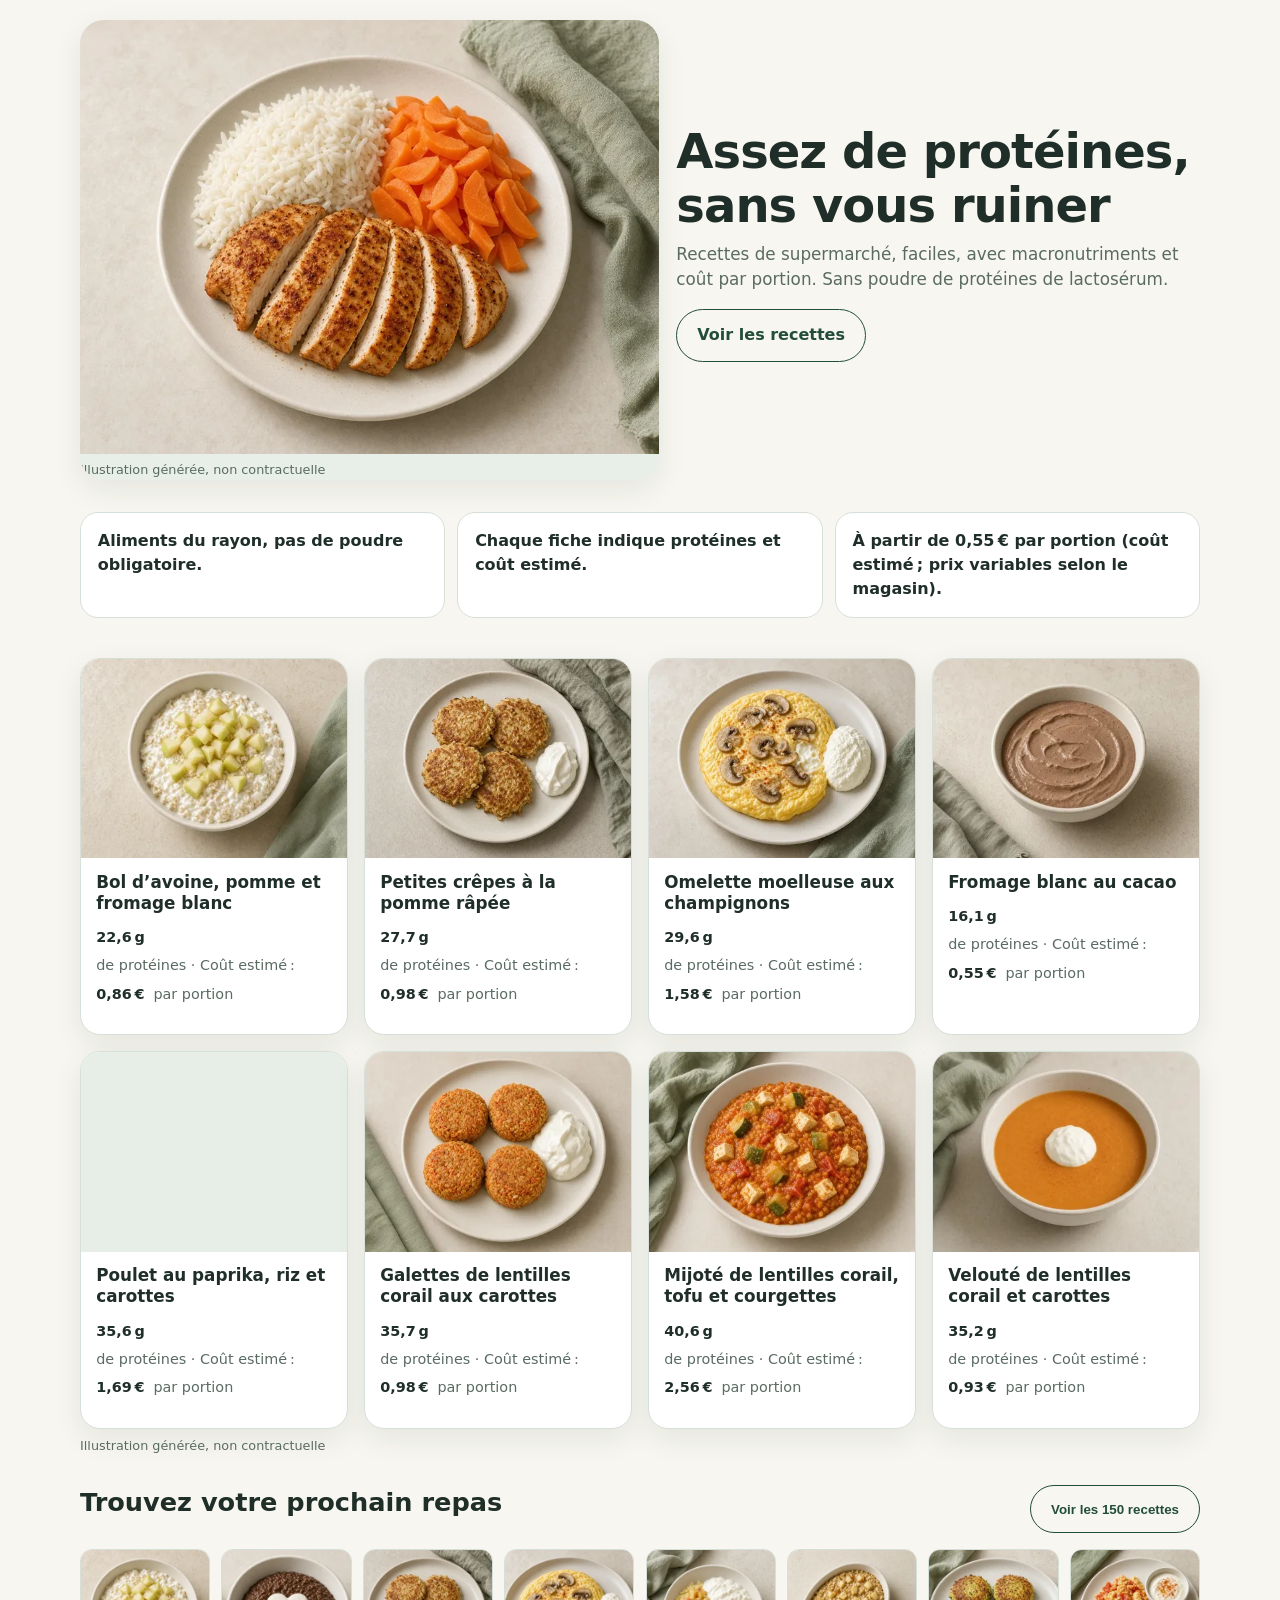
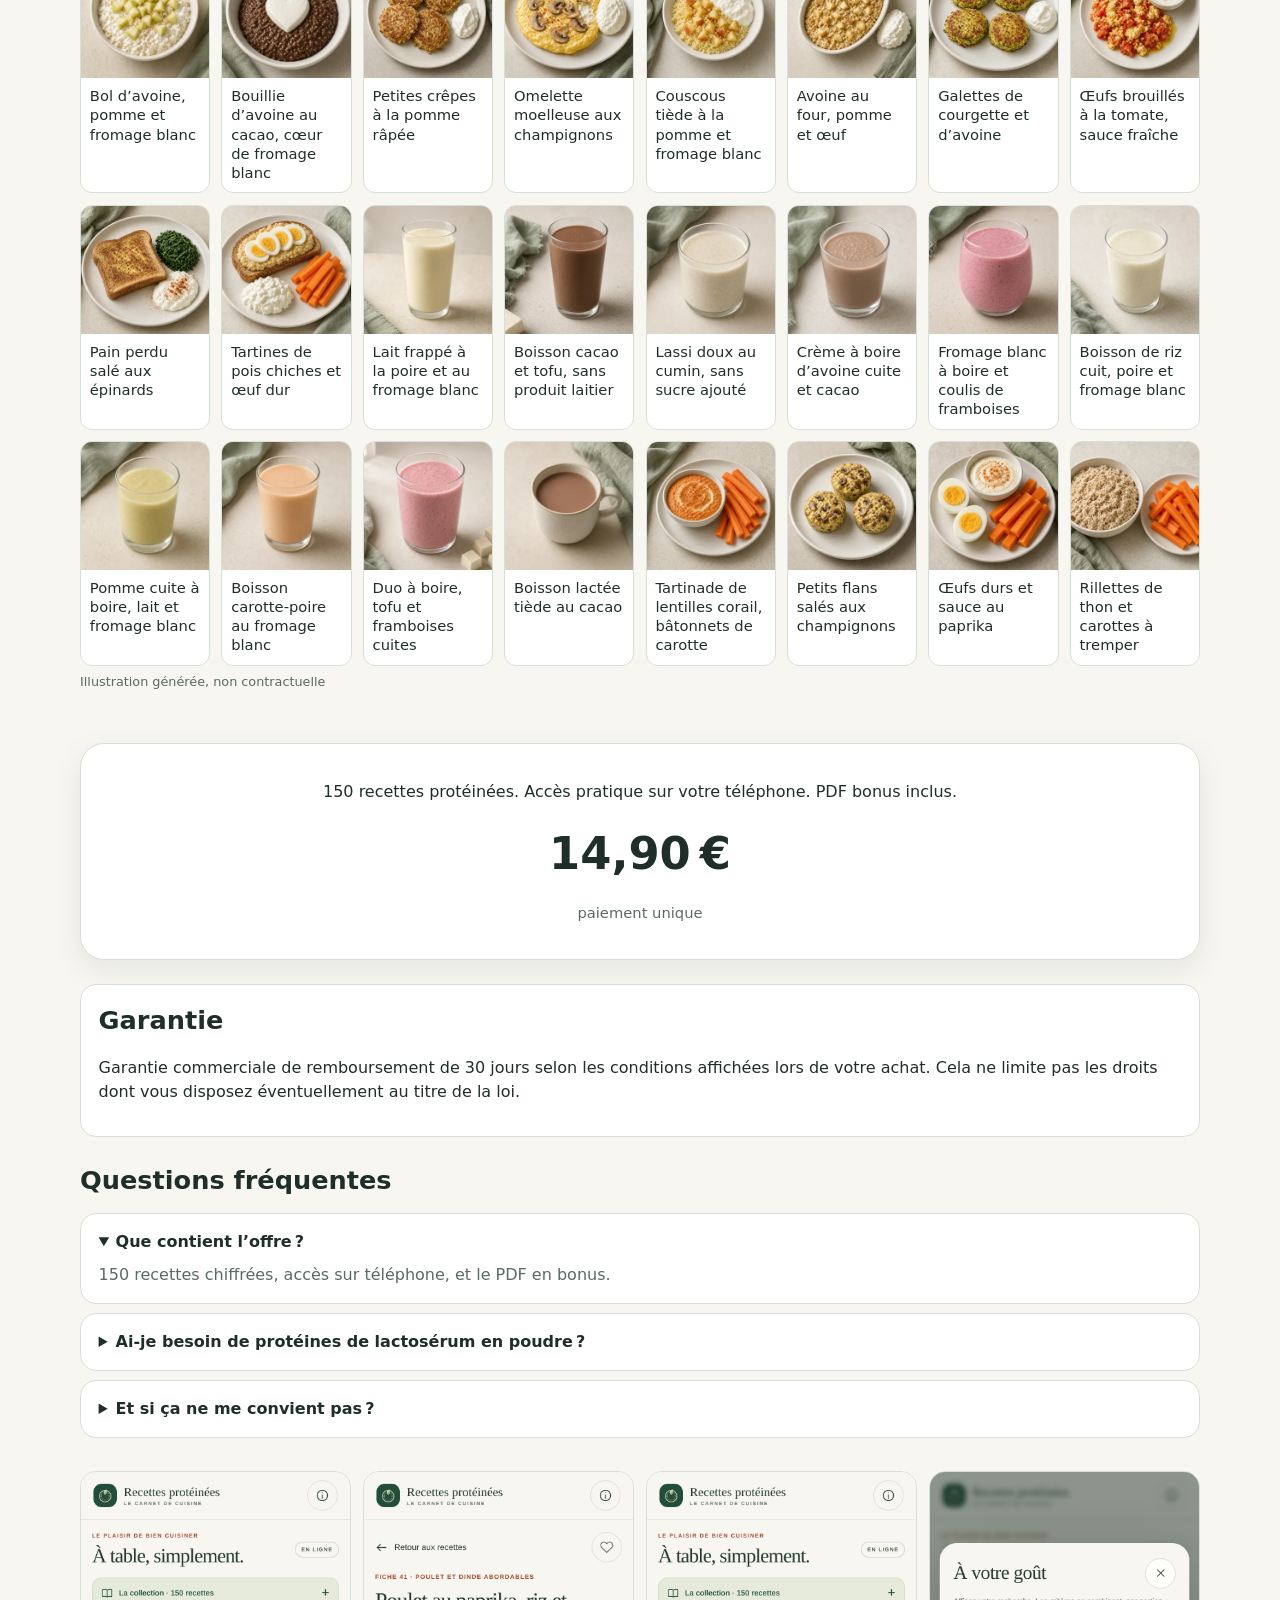
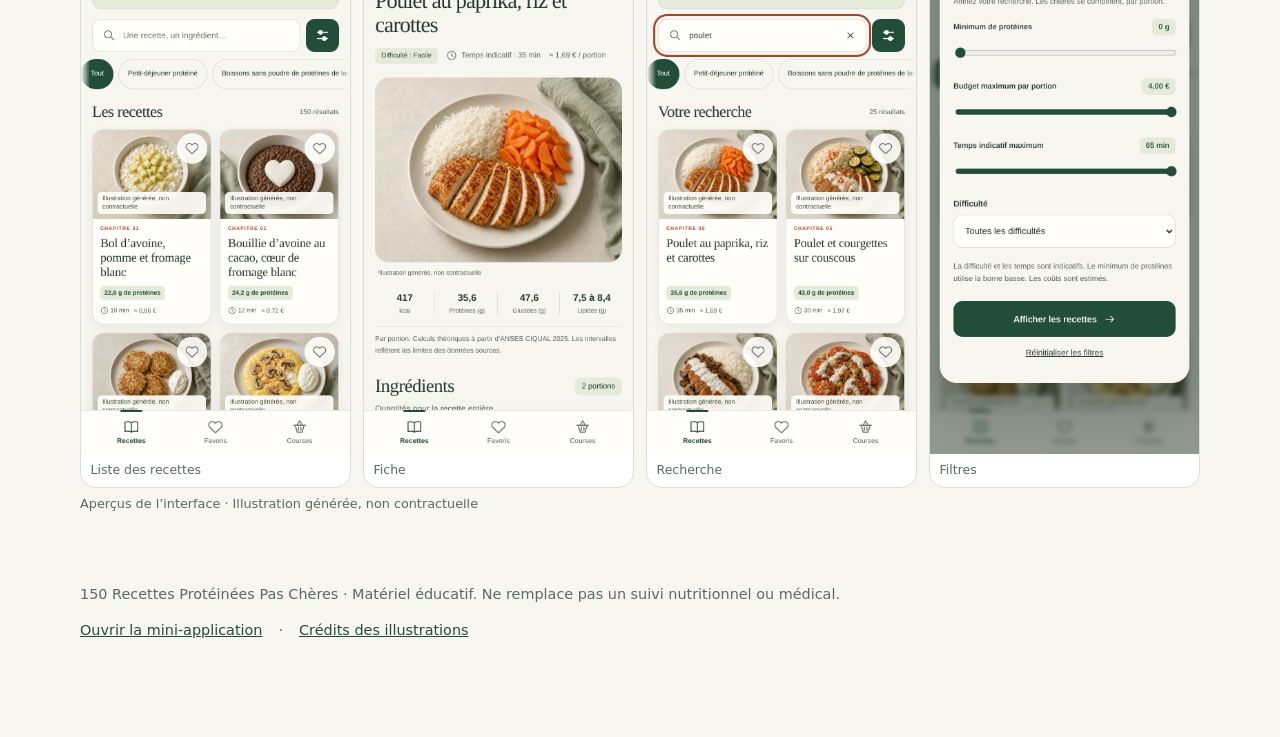
==== index.html @ cb89fe86 "Publish LP v2.0 + Pages package v0.3.5 (QA approved) Recettes Protéinées FR site: production package" ====
<!doctype html>
<html lang="fr-FR">
<head>
<meta charset="utf-8">
<meta name="viewport" content="width=device-width, initial-scale=1">
<title>Assez de protéines, sans vous ruiner</title>
<meta name="description" content="Recettes de supermarché, faciles, avec macronutriments et coût par portion. Sans poudre de protéines de lactosérum. 14,90 €.">
<meta name="robots" content="noindex,nofollow">
<link rel="icon" type="image/svg+xml" href="img/favicon.svg">
<link rel="stylesheet" href="estilo.css">
<script src="site-config.js"></script>
<script>
(function(){
  var c=window.SITE_CONFIG||{};
  var id=c.pixelId||'';
  if(!id||/PENDENTE/i.test(id))return;
  !function(f,b,e,v,n,t,s){if(f.fbq)return;n=f.fbq=function(){n.callMethod?n.callMethod.apply(n,arguments):n.queue.push(arguments)};if(!f._fbq)f._fbq=n;n.push=n;n.loaded=!0;n.version='2.0';n.queue=[];t=b.createElement(e);t.async=!0;t.src=v;s=b.getElementsByTagName(e)[0];s.parentNode.insertBefore(t,s)}(window,document,'script','https://connect.facebook.net/en_US/fbevents.js');
  fbq('init',id);fbq('track','PageView');
})();
</script>
</head>
<body>
<main>
<section class="hero" id="topo">
  <div class="wrap hero-grid">
    <figure>
      <img src="img/recettes/41.webp" srcset="img/thumbs/41.webp 400w, img/recettes/41.webp 800w" sizes="(max-width:860px) 100vw, 50vw" width="800" height="600" alt="Illustration générée du plat « Poulet au paprika, riz et carottes », sans photographie du résultat réel." fetchpriority="high" decoding="async">
      <figcaption class="legend">Illustration générée, non contractuelle</figcaption>
    </figure>
    <div>
      <h1>Assez de protéines, sans vous ruiner</h1>
      <p class="sub">Recettes de supermarché, faciles, avec macronutriments et coût par portion. Sans poudre de protéines de lactosérum.</p>
      <p class="cta-wrap"><a class="btn ghost" href="#galerie">Voir les recettes</a></p>
    </div>
  </div>
</section>

<section class="benefits" aria-label="Bénéfices">
  <div class="wrap">
    <ul>
      <li>Aliments du rayon, pas de poudre obligatoire.</li>
      <li>Chaque fiche indique protéines et coût estimé.</li>
      <li>À partir de 0,55 € par portion (coût estimé ; prix variables selon le magasin).</li>
    </ul>
  </div>
</section>

<section class="gallery" id="galerie" aria-label="Galerie vitrine">
  <div class="wrap">
    <div class="cards">
<article class="card"><div class="media"><img src="img/recettes/1.webp" srcset="img/thumbs/1.webp 400w, img/recettes/1.webp 800w" sizes="(max-width:560px) 100vw, (max-width:980px) 50vw, 25vw" width="800" height="600" alt="Illustration générée du plat « Bol d’avoine, pomme et fromage blanc », sans photographie du résultat réel." loading="lazy" decoding="async" ></div><div class="body"><h3>Bol d’avoine, pomme et fromage blanc</h3><p class="meta"><strong>22,6 g</strong> de protéines · Coût estimé : <strong>0,86 €</strong> par portion</p></div></article><article class="card"><div class="media"><img src="img/recettes/3.webp" srcset="img/thumbs/3.webp 400w, img/recettes/3.webp 800w" sizes="(max-width:560px) 100vw, (max-width:980px) 50vw, 25vw" width="800" height="600" alt="Illustration générée du plat « Petites crêpes à la pomme râpée », sans photographie du résultat réel." loading="lazy" decoding="async" ></div><div class="body"><h3>Petites crêpes à la pomme râpée</h3><p class="meta"><strong>27,7 g</strong> de protéines · Coût estimé : <strong>0,98 €</strong> par portion</p></div></article><article class="card"><div class="media"><img src="img/recettes/4.webp" srcset="img/thumbs/4.webp 400w, img/recettes/4.webp 800w" sizes="(max-width:560px) 100vw, (max-width:980px) 50vw, 25vw" width="800" height="600" alt="Illustration générée du plat « Omelette moelleuse aux champignons », sans photographie du résultat réel." loading="lazy" decoding="async" ></div><div class="body"><h3>Omelette moelleuse aux champignons</h3><p class="meta"><strong>29,6 g</strong> de protéines · Coût estimé : <strong>1,58 €</strong> par portion</p></div></article><article class="card"><div class="media"><img src="img/recettes/31.webp" srcset="img/thumbs/31.webp 400w, img/recettes/31.webp 800w" sizes="(max-width:560px) 100vw, (max-width:980px) 50vw, 25vw" width="800" height="600" alt="Illustration générée du plat « Fromage blanc au cacao », sans photographie du résultat réel." loading="lazy" decoding="async" ></div><div class="body"><h3>Fromage blanc au cacao</h3><p class="meta"><strong>16,1 g</strong> de protéines · Coût estimé : <strong>0,55 €</strong> par portion</p></div></article><article class="card"><div class="media"><img src="img/recettes/41.webp" srcset="img/thumbs/41.webp 400w, img/recettes/41.webp 800w" sizes="(max-width:560px) 100vw, (max-width:980px) 50vw, 25vw" width="800" height="600" alt="Illustration générée du plat « Poulet au paprika, riz et carottes », sans photographie du résultat réel." loading="eager" decoding="async" fetchpriority="high"></div><div class="body"><h3>Poulet au paprika, riz et carottes</h3><p class="meta"><strong>35,6 g</strong> de protéines · Coût estimé : <strong>1,69 €</strong> par portion</p></div></article><article class="card"><div class="media"><img src="img/recettes/71.webp" srcset="img/thumbs/71.webp 400w, img/recettes/71.webp 800w" sizes="(max-width:560px) 100vw, (max-width:980px) 50vw, 25vw" width="800" height="600" alt="Illustration générée du plat « Galettes de lentilles corail aux carottes », sans photographie du résultat réel." loading="lazy" decoding="async" ></div><div class="body"><h3>Galettes de lentilles corail aux carottes</h3><p class="meta"><strong>35,7 g</strong> de protéines · Coût estimé : <strong>0,98 €</strong> par portion</p></div></article><article class="card"><div class="media"><img src="img/recettes/77.webp" srcset="img/thumbs/77.webp 400w, img/recettes/77.webp 800w" sizes="(max-width:560px) 100vw, (max-width:980px) 50vw, 25vw" width="800" height="600" alt="Illustration générée du plat « Mijoté de lentilles corail, tofu et courgettes », sans photographie du résultat réel." loading="lazy" decoding="async" ></div><div class="body"><h3>Mijoté de lentilles corail, tofu et courgettes</h3><p class="meta"><strong>40,6 g</strong> de protéines · Coût estimé : <strong>2,56 €</strong> par portion</p></div></article><article class="card"><div class="media"><img src="img/recettes/141.webp" srcset="img/thumbs/141.webp 400w, img/recettes/141.webp 800w" sizes="(max-width:560px) 100vw, (max-width:980px) 50vw, 25vw" width="800" height="600" alt="Illustration générée du plat « Velouté de lentilles corail et carottes », sans photographie du résultat réel." loading="lazy" decoding="async" ></div><div class="body"><h3>Velouté de lentilles corail et carottes</h3><p class="meta"><strong>35,2 g</strong> de protéines · Coût estimé : <strong>0,93 €</strong> par portion</p></div></article>
    </div>
    <p class="legend">Illustration générée, non contractuelle</p>
  </div>
</section>

<section class="catalog" aria-labelledby="catalog-title">
  <div class="wrap">
    <div class="catalog-head">
      <h2 id="catalog-title">Trouvez votre prochain repas</h2>
      <button type="button" class="btn ghost" id="toggle-grid" aria-expanded="false" aria-controls="grid150">Voir les 150 recettes</button>
    </div>
    <div class="grid150" id="grid150"></div>
    <p class="legend">Illustration générée, non contractuelle</p>
  </div>
</section>

<section class="offer" id="offre">
  <div class="wrap">
    <div class="offer-box">
      <p>150 recettes protéinées. Accès pratique sur votre téléphone. PDF bonus inclus.</p>
      <p class="preco">14,90 €</p>
      <p class="micro">paiement unique</p>
      <p class="cta-wrap" style="margin-top:1rem" data-needs-checkout hidden>
        <a class="btn" data-checkout="front" hidden>Accéder aux recettes</a>
      </p>
    </div>
  </div>
</section>

<section class="garantie">
  <div class="wrap">
    <div class="garantie-box">
      <h2>Garantie</h2>
      <p>Garantie commerciale de remboursement de 30 jours selon les conditions affichées lors de votre achat. Cela ne limite pas les droits dont vous disposez éventuellement au titre de la loi.</p>
    </div>
  </div>
</section>

<section class="faq" aria-label="Questions fréquentes">
  <div class="wrap">
    <h2>Questions fréquentes</h2>
    <details open><summary>Que contient l’offre ?</summary><div class="resp">150 recettes chiffrées, accès sur téléphone, et le PDF en bonus.</div></details>
    <details><summary>Ai-je besoin de protéines de lactosérum en poudre ?</summary><div class="resp">Non. Les recettes se préparent avec des aliments de supermarché, sans ajout de poudre de protéines de lactosérum.</div></details>
    <details><summary>Et si ça ne me convient pas ?</summary><div class="resp">Garantie commerciale de remboursement de 30 jours (selon les conditions affichées lors de votre achat), sans préjudice de vos droits légaux éventuels.</div></details>
  </div>
</section>

<section class="demo" aria-label="Aperçu de la miniapp">
  <div class="wrap">
    <div class="shots">
      <figure><img loading="lazy" decoding="async" src="img/app-02-recettes.png" width="390" height="844" alt="Liste des recettes dans la miniapp"><figcaption>Liste des recettes</figcaption></figure>
      <figure><img loading="lazy" decoding="async" src="img/app-07-fiche.png" width="390" height="844" alt="Fiche recette"><figcaption>Fiche</figcaption></figure>
      <figure><img loading="lazy" decoding="async" src="img/app-04-recherche.png" width="390" height="844" alt="Recherche"><figcaption>Recherche</figcaption></figure>
      <figure><img loading="lazy" decoding="async" src="img/app-05-filtres.png" width="390" height="844" alt="Filtres"><figcaption>Filtres</figcaption></figure>
    </div>
    <p class="legend">Aperçus de l’interface · Illustration générée, non contractuelle</p>
  </div>
</section>
</main>

<footer>
  <div class="wrap">
    <p>150 Recettes Protéinées Pas Chères · Matériel éducatif. Ne remplace pas un suivi nutritionnel ou médical.</p>
    <p class="links"><a data-app-link hidden>Ouvrir la mini-application</a><span data-app-sep hidden> · </span><a href="creditos/">Crédits des illustrations</a></p>
    <p class="micro" data-pixel-note hidden>Cette page utilise le Pixel Meta (événement PageView uniquement).</p>
  </div>
</footer>

<aside class="barra-compra" hidden aria-hidden="true" inert>
  <div class="dentro">
    <p style="margin:0;font-size:13px;line-height:1.2"><strong>14,90 €</strong><br><span class="micro">paiement unique</span></p>
    <a class="btn" data-checkout="front" tabindex="-1" hidden>Accéder aux recettes</a>
  </div>
</aside>

<script src="typographie.js"></script>
<script>
(function(){
  var c=window.SITE_CONFIG||{};
  var url=(c.checkoutUrl||'').trim();
  var hasCheckout=!!url && !/PENDENTE/i.test(url) && /^https?:\/\//i.test(url);
  document.querySelectorAll('[data-needs-checkout]').forEach(function(el){
    el.hidden=!hasCheckout;
  });
  document.querySelectorAll('[data-checkout="front"]').forEach(function(a){
    if(hasCheckout){ a.href=url; a.hidden=false; a.removeAttribute('aria-disabled'); }
    else { a.removeAttribute('href'); a.hidden=true; }
  });
  var appUrl=(c.appUrl||'').trim();
  var appLink=document.querySelector('[data-app-link]');
  var appSep=document.querySelector('[data-app-sep]');
  if(appLink){
    if(appUrl){ appLink.href=appUrl; appLink.hidden=false; if(appSep) appSep.hidden=false; }
    else { appLink.removeAttribute('href'); appLink.hidden=true; if(appSep) appSep.hidden=true; }
  }
  var bar=document.querySelector('.barra-compra');
  if(bar){
    if(!hasCheckout){ bar.hidden=true; }
    else {
      bar.hidden=false;
      document.querySelectorAll('a[data-checkout]').forEach(function(a){
        var q=location.search.slice(1);
        a.href=url+(url.indexOf('?')<0?'?':'&')+(q||'');
      });
      var obs=new IntersectionObserver(function(entries){
        var show=entries.every(function(e){return !e.isIntersecting;});
        bar.classList.toggle('on',show);
        bar.setAttribute('aria-hidden', show?'false':'true');
        if(show) bar.removeAttribute('inert'); else bar.setAttribute('inert','');
        var link=bar.querySelector('a'); if(link) link.tabIndex=show?0:-1;
      },{threshold:0.2});
      var offre=document.querySelector('#offre'); if(offre) obs.observe(offre);
    }
  }
  if(c.labofertasScript && !/PENDENTE/i.test(c.labofertasScript)){
    var s=document.createElement('script'); s.async=true; s.src=c.labofertasScript; document.head.appendChild(s);
  }
  if(c.pixelId && !/PENDENTE/i.test(c.pixelId)){
    var note=document.querySelector('[data-pixel-note]'); if(note) note.hidden=false;
  }
  if(c.showIncompleteFaq){
    document.querySelectorAll('[data-incomplete]').forEach(function(el){ el.removeAttribute('data-incomplete'); });
  }

  // 150 grid
  var grid=document.getElementById('grid150');
  var btn=document.getElementById('toggle-grid');
  var SAMPLE=24;
  var expanded=false;
  var items=[];
  function render(){
    grid.innerHTML=items.map(function(it,idx){
      var hide=(!expanded && idx>=SAMPLE)?' hidden':'';
      return '<article class="tile"'+hide+'><img src="img/thumbs/'+it.id+'.webp" width="200" height="200" alt="" loading="lazy" decoding="async"><span>'+it.titre+'</span></article>';
    }).join('');
  }
  fetch('data/galerie.json').then(function(r){return r.json();}).then(function(data){
    items=data; render();
  }).catch(function(){ grid.textContent=''; });
  btn.addEventListener('click',function(){
    expanded=!expanded;
    btn.setAttribute('aria-expanded', expanded?'true':'false');
    btn.textContent=expanded?'Afficher moins':'Voir les 150 recettes';
    render();
    if(!expanded) grid.scrollIntoView({block:'nearest'});
  });
})();
</script>
</body>
</html>
---- estilo.css ----
:root{
  --bg:#f7f6f0;--ink:#1f2e28;--muted:#5a6b62;--brand:#234d3b;--card:#fff;--line:#d7e0d8;
  --radius:18px;--shadow:0 10px 30px rgba(31,46,40,.08);
  font-family:system-ui,-apple-system,"Segoe UI",Roboto,sans-serif;
  color:var(--ink);background:var(--bg);line-height:1.5;
}
*{box-sizing:border-box}html{scroll-behavior:smooth}body{margin:0}
img{max-width:100%;display:block;height:auto}
a{color:var(--brand)}a:focus-visible,button:focus-visible{outline:3px solid #c4a35a;outline-offset:3px}
.wrap{width:min(1120px,100% - 2rem);margin-inline:auto}
.ph,[data-incomplete]{display:none!important}
.btn{display:inline-flex;align-items:center;justify-content:center;min-height:48px;padding:.85rem 1.25rem;border-radius:999px;background:var(--brand);color:#fff;text-decoration:none;font-weight:750;border:0;cursor:pointer}
.btn.ghost{background:transparent;color:var(--brand);border:1.5px solid var(--brand)}
.btn[hidden],.cta-wrap[hidden],.barra-compra[hidden]{display:none!important}
.micro{font-size:.92rem;color:var(--muted)}
.legend{font-size:.8rem;color:var(--muted);margin:.4rem 0 0}
.hero{padding:1.25rem 0 1.5rem}
.hero-grid{display:grid;gap:1.1rem}
@media(min-width:860px){.hero-grid{grid-template-columns:1.05fr .95fr;align-items:center}}
.hero figure{margin:0;border-radius:24px;overflow:hidden;background:#e8efe9;box-shadow:var(--shadow)}
.hero img{width:100%;aspect-ratio:4/3;object-fit:cover}
.hero h1{font-size:clamp(1.9rem,6vw,3rem);line-height:1.12;margin:.2rem 0 .6rem;letter-spacing:-.02em}
.hero .sub{font-size:1.05rem;color:var(--muted);margin:0 0 1rem;max-width:34rem}
.benefits{padding:.5rem 0 1.5rem}
.benefits ul{list-style:none;margin:0;padding:0;display:grid;gap:.75rem}
@media(min-width:720px){.benefits ul{grid-template-columns:repeat(3,1fr)}}
.benefits li{background:var(--card);border:1px solid var(--line);border-radius:var(--radius);padding:1rem 1.05rem;font-weight:600}
.gallery{padding:1rem 0 1.75rem}
.gallery h2,.catalog h2,.offer h2,.garantie h2,.faq h2{font-size:clamp(1.25rem,3vw,1.6rem);margin:0 0 .9rem}
.cards{display:grid;gap:.85rem;grid-template-columns:repeat(2,minmax(0,1fr))}
@media(min-width:720px){.cards{gap:1rem;grid-template-columns:repeat(3,minmax(0,1fr))}}
@media(min-width:980px){.cards{grid-template-columns:repeat(4,minmax(0,1fr))}}
.cards .card .body h3{font-size:clamp(.92rem,3.4vw,1.05rem);line-height:1.25}
.cards .card .meta{font-size:clamp(.78rem,3vw,.9rem);line-height:1.35}
.card{background:var(--card);border:1px solid var(--line);border-radius:20px;overflow:hidden;box-shadow:var(--shadow);display:flex;flex-direction:column}
.card .media{background:#e7eee8;aspect-ratio:4/3;overflow:hidden}
.card .media img{width:100%;height:100%;object-fit:cover}
.card .body{padding:.85rem .95rem 1rem}
.card h3{font-size:1rem;line-height:1.3;margin:0 0 .45rem}
.card .meta{display:flex;gap:.55rem;flex-wrap:wrap;font-size:.88rem;color:var(--muted)}
.card .meta strong{color:var(--ink)}
.catalog{padding:0 0 2rem}
.catalog-head{display:flex;flex-wrap:wrap;gap:.75rem;align-items:center;justify-content:space-between;margin-bottom:.85rem}
.grid150{display:grid;gap:.75rem;grid-template-columns:repeat(2,minmax(0,1fr));padding:0 .15rem}
@media(min-width:560px){.grid150{gap:.7rem;grid-template-columns:repeat(4,minmax(0,1fr));padding:0}}
@media(min-width:860px){.grid150{grid-template-columns:repeat(6,minmax(0,1fr))}}
@media(min-width:1100px){.grid150{grid-template-columns:repeat(8,minmax(0,1fr))}}
.grid150 a,.grid150 .tile{background:var(--card);border:1px solid var(--line);border-radius:12px;overflow:hidden;text-decoration:none;color:inherit;min-width:0}
.grid150 .tile img{width:100%;aspect-ratio:1;object-fit:cover;display:block}
.grid150 .tile span{display:block;padding:.5rem .55rem .65rem;font-size:clamp(.82rem,2.8vw,.92rem);line-height:1.3;color:var(--ink)}
.grid150 .tile[hidden]{display:none!important}
.offer{padding:1.25rem 0 1.5rem}
.offer-box{background:var(--card);border:1px solid var(--line);border-radius:24px;padding:1.25rem;box-shadow:var(--shadow);text-align:center}
.preco{font-size:clamp(2rem,6vw,2.8rem);font-weight:800;margin:.4rem 0 .2rem}
.garantie,.faq{padding:0 0 1.5rem}
.garantie-box,.faq details{background:var(--card);border:1px solid var(--line);border-radius:16px;padding:1rem 1.1rem}
.faq details{margin:0 0 .55rem}
.faq summary{cursor:pointer;font-weight:700}
.faq .resp{margin-top:.55rem;color:var(--muted)}
footer{padding:1.5rem 0 5.5rem;color:var(--muted);font-size:.9rem}
footer .links{display:flex;flex-wrap:wrap;gap:.5rem 1rem;margin:.5rem 0}
.barra-compra{position:fixed;left:0;right:0;bottom:0;background:rgba(247,246,240,.96);border-top:1px solid var(--line);padding:.65rem 0;transform:translateY(110%);transition:transform .2s;backdrop-filter:blur(8px)}
.barra-compra.on{transform:none}
.barra-compra .dentro{width:min(1120px,100% - 1.25rem);margin:auto;display:flex;gap:.75rem;align-items:center;justify-content:space-between}
.demo{padding:0 0 2rem}
.demo .shots{display:grid;gap:.75rem;grid-template-columns:repeat(2,1fr)}
@media(min-width:800px){.demo .shots{grid-template-columns:repeat(4,1fr)}}
.demo figure{margin:0;background:var(--card);border:1px solid var(--line);border-radius:16px;overflow:hidden}
.demo img{width:100%}
.demo figcaption{padding:.45rem .6rem;font-size:.78rem;color:var(--muted)}
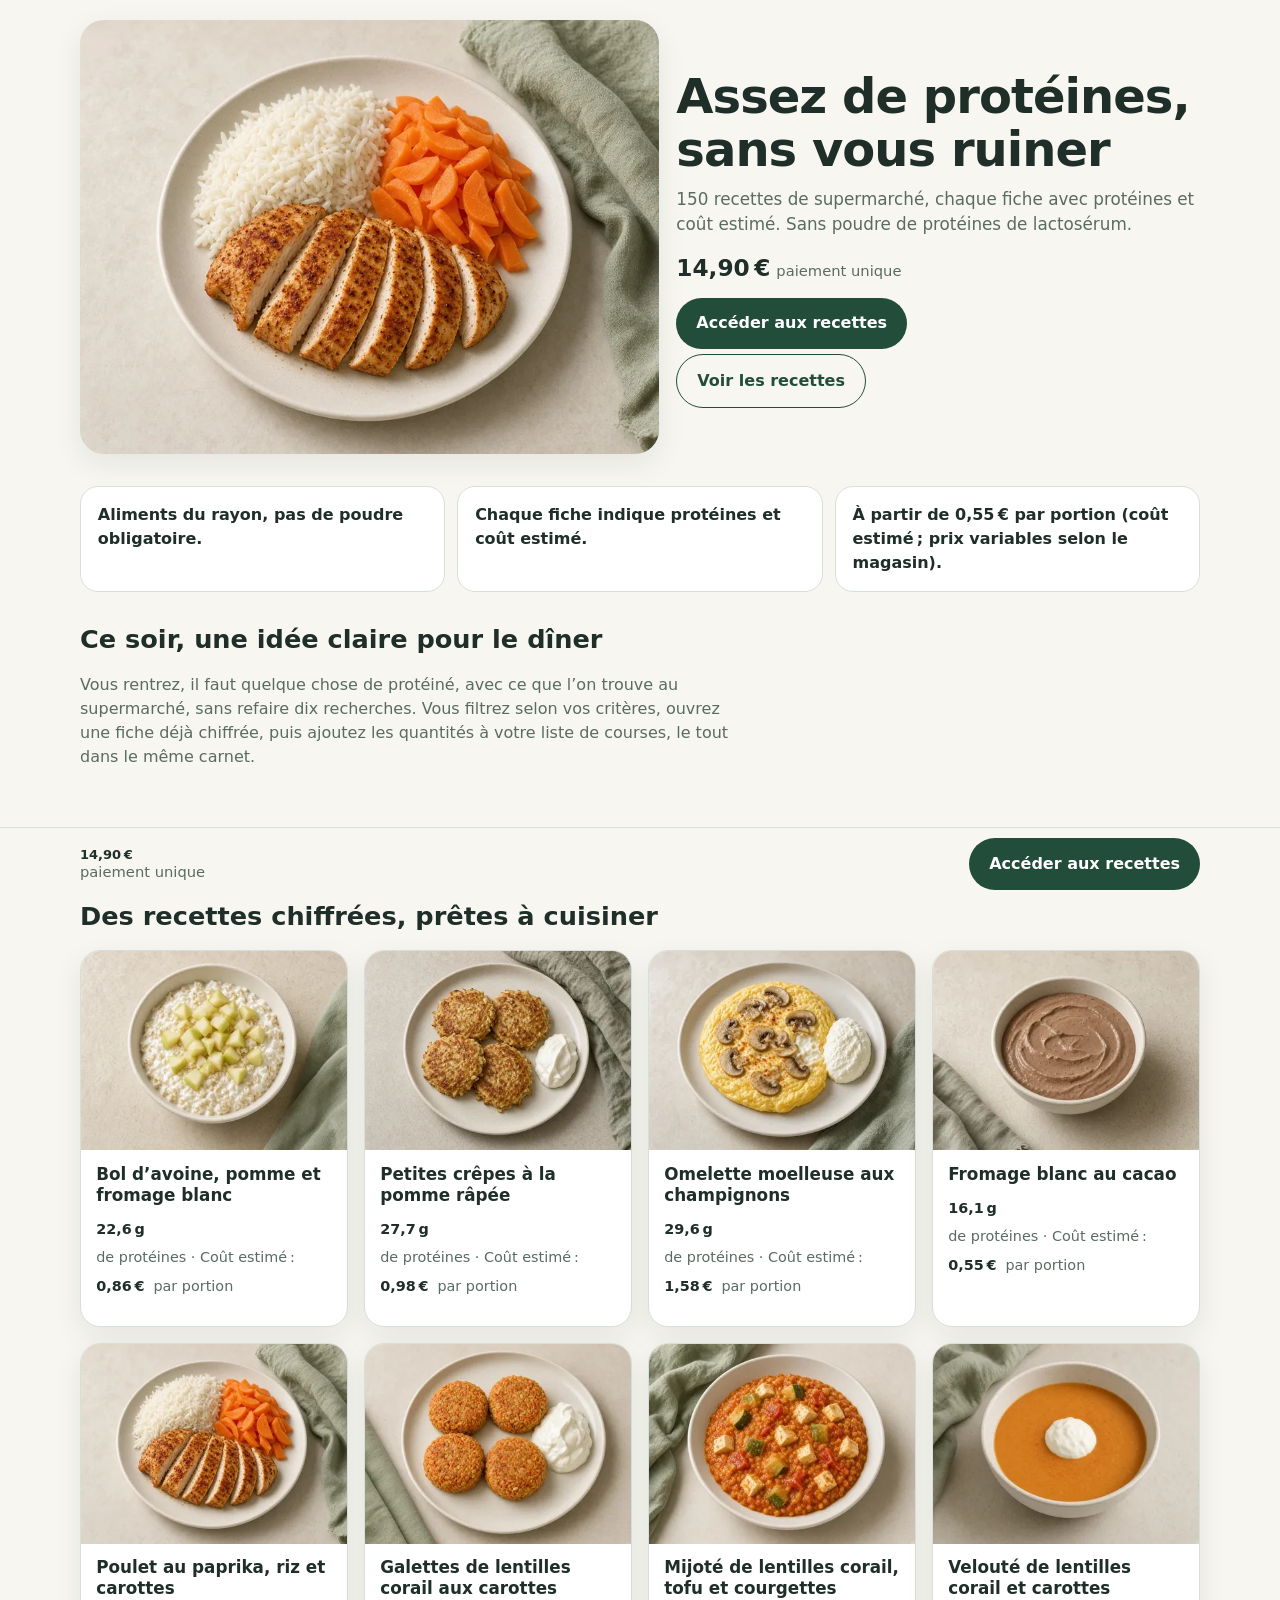
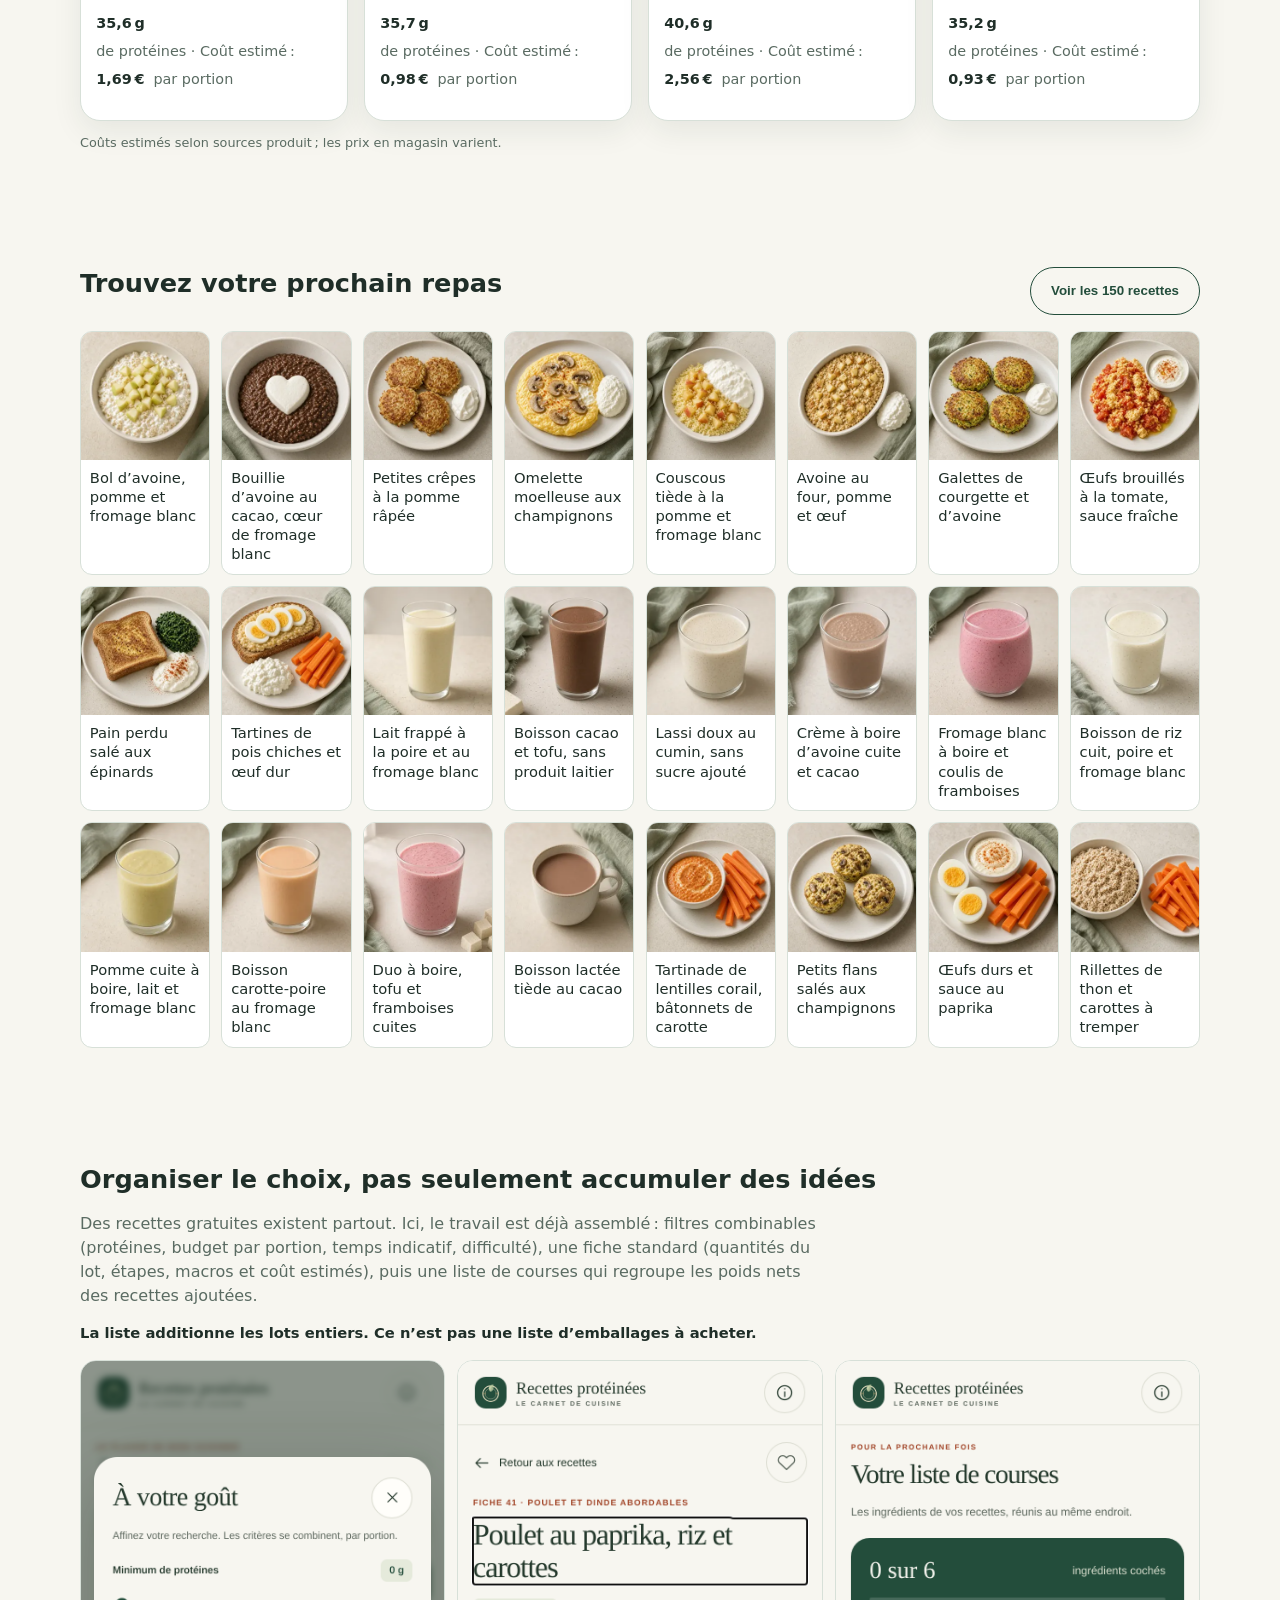
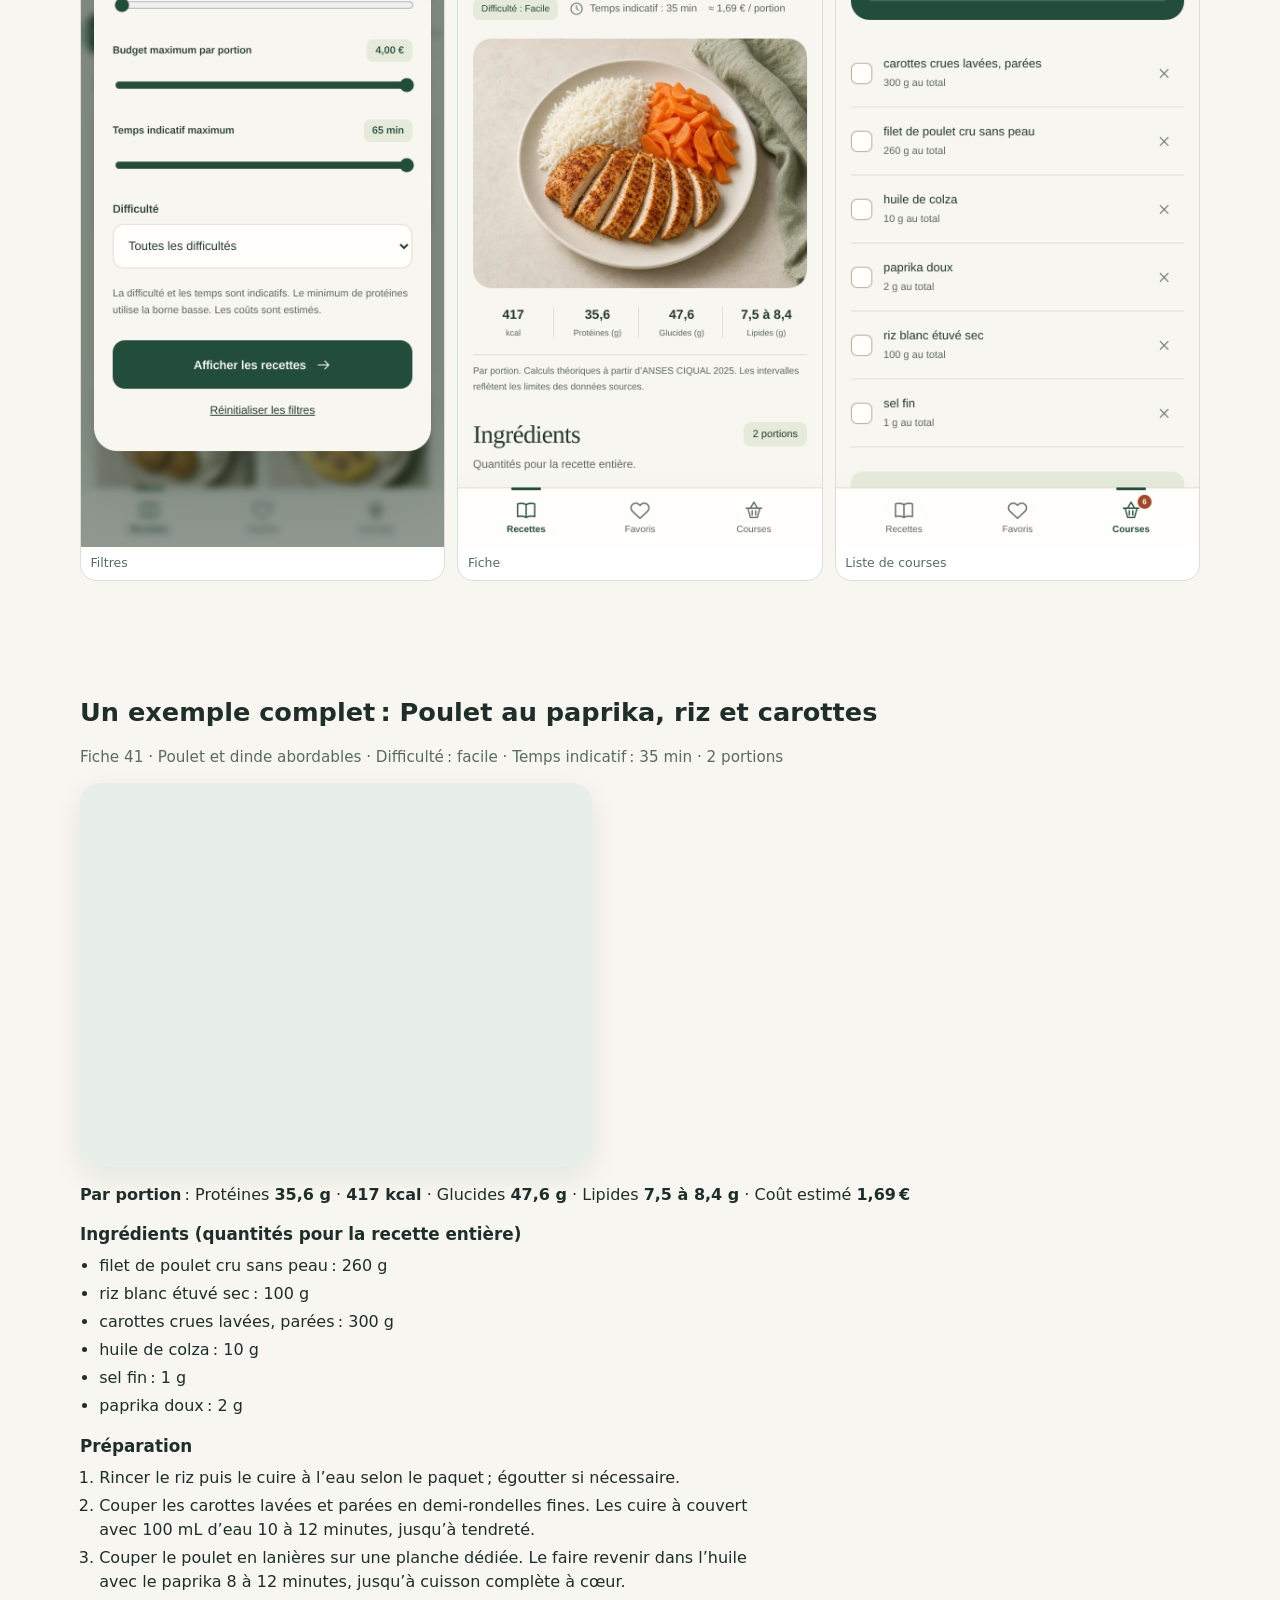
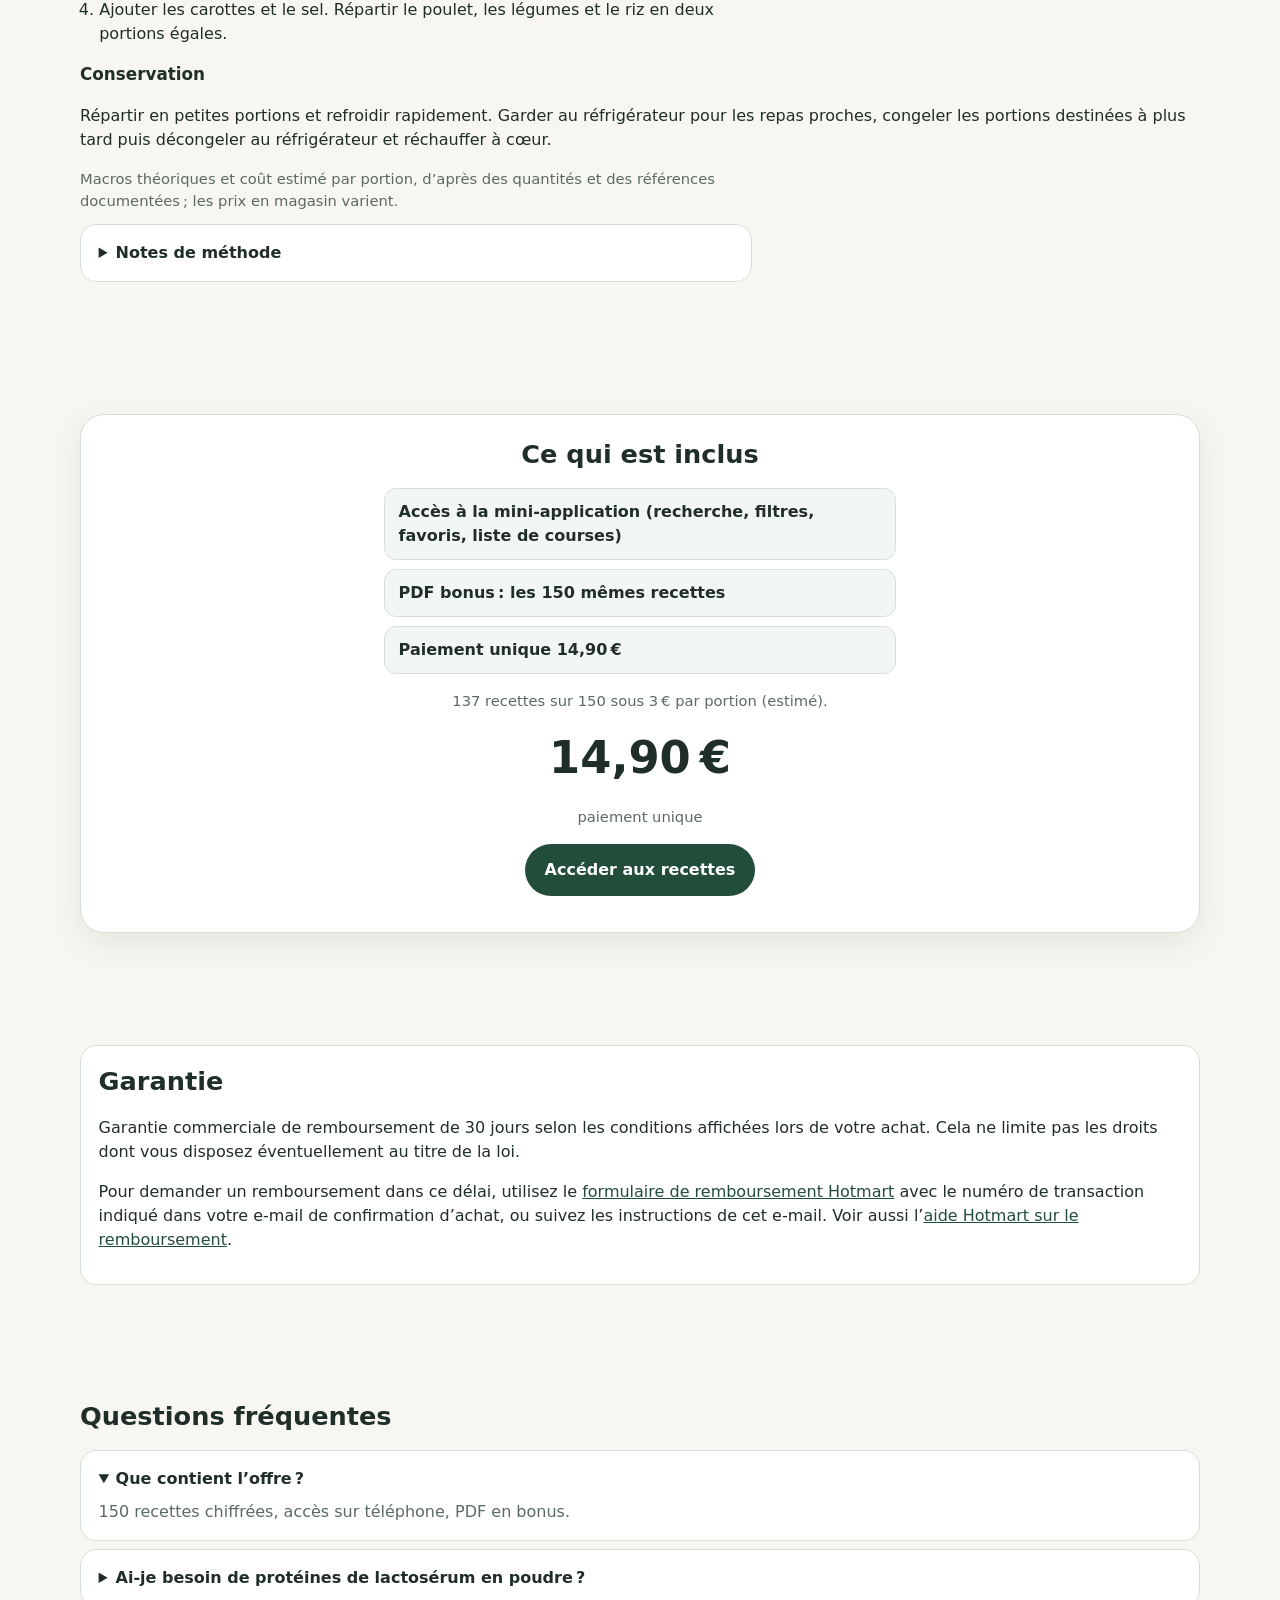
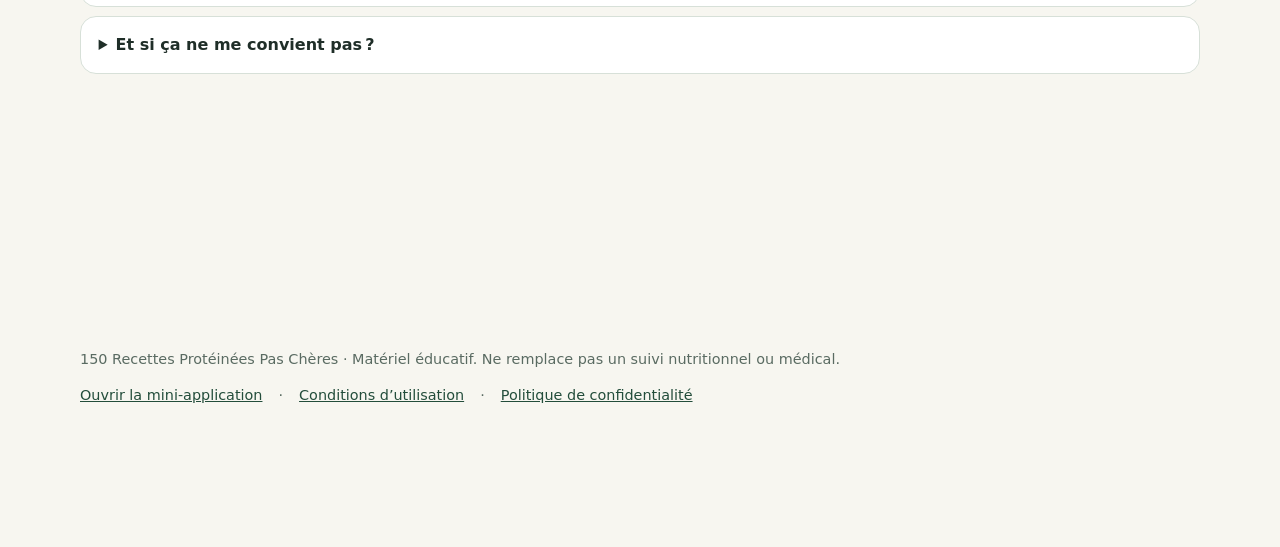
==== commit 73ba2a57: "Publish approved LP v3c and add recettesproteinees.com CNAME Replace the live Pages tree with the re" ====
--- a/index.html
+++ b/index.html
@@ -4,7 +4,7 @@
 <meta charset="utf-8">
 <meta name="viewport" content="width=device-width, initial-scale=1">
 <title>Assez de protéines, sans vous ruiner</title>
-<meta name="description" content="Recettes de supermarché, faciles, avec macronutriments et coût par portion. Sans poudre de protéines de lactosérum. 14,90 €.">
+<meta name="description" content="150 recettes de supermarché, chaque fiche avec protéines et coût estimé. Sans poudre de protéines de lactosérum. 14,90 €.">
 <meta name="robots" content="noindex,nofollow">
 <link rel="icon" type="image/svg+xml" href="img/favicon.svg">
 <link rel="stylesheet" href="estilo.css">
@@ -24,12 +24,15 @@
 <section class="hero" id="topo">
   <div class="wrap hero-grid">
     <figure>
-      <img src="img/recettes/41.webp" srcset="img/thumbs/41.webp 400w, img/recettes/41.webp 800w" sizes="(max-width:860px) 100vw, 50vw" width="800" height="600" alt="Illustration générée du plat « Poulet au paprika, riz et carottes », sans photographie du résultat réel." fetchpriority="high" decoding="async">
-      <figcaption class="legend">Illustration générée, non contractuelle</figcaption>
+      <img src="img/recettes/41.webp" srcset="img/thumbs/41.webp 400w, img/recettes/41.webp 800w" sizes="(max-width:860px) 100vw, 50vw" width="800" height="600" alt="Poulet au paprika, riz et carottes" fetchpriority="high" decoding="async">
     </figure>
     <div>
       <h1>Assez de protéines, sans vous ruiner</h1>
-      <p class="sub">Recettes de supermarché, faciles, avec macronutriments et coût par portion. Sans poudre de protéines de lactosérum.</p>
+      <p class="sub">150 recettes de supermarché, chaque fiche avec protéines et coût estimé. Sans poudre de protéines de lactosérum.</p>
+      <p class="hero-price"><strong>14,90 €</strong> <span class="micro">paiement unique</span></p>
+      <p class="cta-wrap" data-needs-checkout hidden>
+        <a class="btn" data-checkout="front" data-cta="hero" hidden>Accéder aux recettes</a>
+      </p>
       <p class="cta-wrap"><a class="btn ghost" href="#galerie">Voir les recettes</a></p>
     </div>
   </div>
@@ -45,12 +48,27 @@
   </div>
 </section>
 
+<section class="scene" aria-labelledby="scene-title">
+  <div class="wrap">
+    <h2 id="scene-title">Ce soir, une idée claire pour le dîner</h2>
+    <p>Vous rentrez, il faut quelque chose de protéiné, avec ce que l’on trouve au supermarché, sans refaire dix recherches. Vous filtrez selon vos critères, ouvrez une fiche déjà chiffrée, puis ajoutez les quantités à votre liste de courses, le tout dans le même carnet.</p>
+  </div>
+</section>
+
 <section class="gallery" id="galerie" aria-label="Galerie vitrine">
   <div class="wrap">
+    <h2>Des recettes chiffrées, prêtes à cuisiner</h2>
     <div class="cards">
-<article class="card"><div class="media"><img src="img/recettes/1.webp" srcset="img/thumbs/1.webp 400w, img/recettes/1.webp 800w" sizes="(max-width:560px) 100vw, (max-width:980px) 50vw, 25vw" width="800" height="600" alt="Illustration générée du plat « Bol d’avoine, pomme et fromage blanc », sans photographie du résultat réel." loading="lazy" decoding="async" ></div><div class="body"><h3>Bol d’avoine, pomme et fromage blanc</h3><p class="meta"><strong>22,6 g</strong> de protéines · Coût estimé : <strong>0,86 €</strong> par portion</p></div></article><article class="card"><div class="media"><img src="img/recettes/3.webp" srcset="img/thumbs/3.webp 400w, img/recettes/3.webp 800w" sizes="(max-width:560px) 100vw, (max-width:980px) 50vw, 25vw" width="800" height="600" alt="Illustration générée du plat « Petites crêpes à la pomme râpée », sans photographie du résultat réel." loading="lazy" decoding="async" ></div><div class="body"><h3>Petites crêpes à la pomme râpée</h3><p class="meta"><strong>27,7 g</strong> de protéines · Coût estimé : <strong>0,98 €</strong> par portion</p></div></article><article class="card"><div class="media"><img src="img/recettes/4.webp" srcset="img/thumbs/4.webp 400w, img/recettes/4.webp 800w" sizes="(max-width:560px) 100vw, (max-width:980px) 50vw, 25vw" width="800" height="600" alt="Illustration générée du plat « Omelette moelleuse aux champignons », sans photographie du résultat réel." loading="lazy" decoding="async" ></div><div class="body"><h3>Omelette moelleuse aux champignons</h3><p class="meta"><strong>29,6 g</strong> de protéines · Coût estimé : <strong>1,58 €</strong> par portion</p></div></article><article class="card"><div class="media"><img src="img/recettes/31.webp" srcset="img/thumbs/31.webp 400w, img/recettes/31.webp 800w" sizes="(max-width:560px) 100vw, (max-width:980px) 50vw, 25vw" width="800" height="600" alt="Illustration générée du plat « Fromage blanc au cacao », sans photographie du résultat réel." loading="lazy" decoding="async" ></div><div class="body"><h3>Fromage blanc au cacao</h3><p class="meta"><strong>16,1 g</strong> de protéines · Coût estimé : <strong>0,55 €</strong> par portion</p></div></article><article class="card"><div class="media"><img src="img/recettes/41.webp" srcset="img/thumbs/41.webp 400w, img/recettes/41.webp 800w" sizes="(max-width:560px) 100vw, (max-width:980px) 50vw, 25vw" width="800" height="600" alt="Illustration générée du plat « Poulet au paprika, riz et carottes », sans photographie du résultat réel." loading="eager" decoding="async" fetchpriority="high"></div><div class="body"><h3>Poulet au paprika, riz et carottes</h3><p class="meta"><strong>35,6 g</strong> de protéines · Coût estimé : <strong>1,69 €</strong> par portion</p></div></article><article class="card"><div class="media"><img src="img/recettes/71.webp" srcset="img/thumbs/71.webp 400w, img/recettes/71.webp 800w" sizes="(max-width:560px) 100vw, (max-width:980px) 50vw, 25vw" width="800" height="600" alt="Illustration générée du plat « Galettes de lentilles corail aux carottes », sans photographie du résultat réel." loading="lazy" decoding="async" ></div><div class="body"><h3>Galettes de lentilles corail aux carottes</h3><p class="meta"><strong>35,7 g</strong> de protéines · Coût estimé : <strong>0,98 €</strong> par portion</p></div></article><article class="card"><div class="media"><img src="img/recettes/77.webp" srcset="img/thumbs/77.webp 400w, img/recettes/77.webp 800w" sizes="(max-width:560px) 100vw, (max-width:980px) 50vw, 25vw" width="800" height="600" alt="Illustration générée du plat « Mijoté de lentilles corail, tofu et courgettes », sans photographie du résultat réel." loading="lazy" decoding="async" ></div><div class="body"><h3>Mijoté de lentilles corail, tofu et courgettes</h3><p class="meta"><strong>40,6 g</strong> de protéines · Coût estimé : <strong>2,56 €</strong> par portion</p></div></article><article class="card"><div class="media"><img src="img/recettes/141.webp" srcset="img/thumbs/141.webp 400w, img/recettes/141.webp 800w" sizes="(max-width:560px) 100vw, (max-width:980px) 50vw, 25vw" width="800" height="600" alt="Illustration générée du plat « Velouté de lentilles corail et carottes », sans photographie du résultat réel." loading="lazy" decoding="async" ></div><div class="body"><h3>Velouté de lentilles corail et carottes</h3><p class="meta"><strong>35,2 g</strong> de protéines · Coût estimé : <strong>0,93 €</strong> par portion</p></div></article>
-    </div>
-    <p class="legend">Illustration générée, non contractuelle</p>
+<article class="card"><div class="media"><img src="img/recettes/1.webp" srcset="img/thumbs/1.webp 400w, img/recettes/1.webp 800w" sizes="(max-width:560px) 100vw, (max-width:980px) 50vw, 25vw" width="800" height="600" alt="Bol d’avoine, pomme et fromage blanc" loading="lazy" decoding="async"></div><div class="body"><h3>Bol d’avoine, pomme et fromage blanc</h3><p class="meta"><strong>22,6 g</strong> de protéines · Coût estimé : <strong>0,86 €</strong> par portion</p></div></article>
+<article class="card"><div class="media"><img src="img/recettes/3.webp" srcset="img/thumbs/3.webp 400w, img/recettes/3.webp 800w" sizes="(max-width:560px) 100vw, (max-width:980px) 50vw, 25vw" width="800" height="600" alt="Petites crêpes à la pomme râpée" loading="lazy" decoding="async"></div><div class="body"><h3>Petites crêpes à la pomme râpée</h3><p class="meta"><strong>27,7 g</strong> de protéines · Coût estimé : <strong>0,98 €</strong> par portion</p></div></article>
+<article class="card"><div class="media"><img src="img/recettes/4.webp" srcset="img/thumbs/4.webp 400w, img/recettes/4.webp 800w" sizes="(max-width:560px) 100vw, (max-width:980px) 50vw, 25vw" width="800" height="600" alt="Omelette moelleuse aux champignons" loading="lazy" decoding="async"></div><div class="body"><h3>Omelette moelleuse aux champignons</h3><p class="meta"><strong>29,6 g</strong> de protéines · Coût estimé : <strong>1,58 €</strong> par portion</p></div></article>
+<article class="card"><div class="media"><img src="img/recettes/31.webp" srcset="img/thumbs/31.webp 400w, img/recettes/31.webp 800w" sizes="(max-width:560px) 100vw, (max-width:980px) 50vw, 25vw" width="800" height="600" alt="Fromage blanc au cacao" loading="lazy" decoding="async"></div><div class="body"><h3>Fromage blanc au cacao</h3><p class="meta"><strong>16,1 g</strong> de protéines · Coût estimé : <strong>0,55 €</strong> par portion</p></div></article>
+<article class="card"><div class="media"><img src="img/recettes/41.webp" srcset="img/thumbs/41.webp 400w, img/recettes/41.webp 800w" sizes="(max-width:560px) 100vw, (max-width:980px) 50vw, 25vw" width="800" height="600" alt="Poulet au paprika, riz et carottes" loading="eager" decoding="async" fetchpriority="high"></div><div class="body"><h3>Poulet au paprika, riz et carottes</h3><p class="meta"><strong>35,6 g</strong> de protéines · Coût estimé : <strong>1,69 €</strong> par portion</p></div></article>
+<article class="card"><div class="media"><img src="img/recettes/71.webp" srcset="img/thumbs/71.webp 400w, img/recettes/71.webp 800w" sizes="(max-width:560px) 100vw, (max-width:980px) 50vw, 25vw" width="800" height="600" alt="Galettes de lentilles corail aux carottes" loading="lazy" decoding="async"></div><div class="body"><h3>Galettes de lentilles corail aux carottes</h3><p class="meta"><strong>35,7 g</strong> de protéines · Coût estimé : <strong>0,98 €</strong> par portion</p></div></article>
+<article class="card"><div class="media"><img src="img/recettes/77.webp" srcset="img/thumbs/77.webp 400w, img/recettes/77.webp 800w" sizes="(max-width:560px) 100vw, (max-width:980px) 50vw, 25vw" width="800" height="600" alt="Mijoté de lentilles corail, tofu et courgettes" loading="lazy" decoding="async"></div><div class="body"><h3>Mijoté de lentilles corail, tofu et courgettes</h3><p class="meta"><strong>40,6 g</strong> de protéines · Coût estimé : <strong>2,56 €</strong> par portion</p></div></article>
+<article class="card"><div class="media"><img src="img/recettes/141.webp" srcset="img/thumbs/141.webp 400w, img/recettes/141.webp 800w" sizes="(max-width:560px) 100vw, (max-width:980px) 50vw, 25vw" width="800" height="600" alt="Velouté de lentilles corail et carottes" loading="lazy" decoding="async"></div><div class="body"><h3>Velouté de lentilles corail et carottes</h3><p class="meta"><strong>35,2 g</strong> de protéines · Coût estimé : <strong>0,93 €</strong> par portion</p></div></article>
+    </div>
+    <p class="legend">Coûts estimés selon sources produit ; les prix en magasin varient.</p>
   </div>
 </section>
 
@@ -61,18 +79,70 @@
       <button type="button" class="btn ghost" id="toggle-grid" aria-expanded="false" aria-controls="grid150">Voir les 150 recettes</button>
     </div>
     <div class="grid150" id="grid150"></div>
-    <p class="legend">Illustration générée, non contractuelle</p>
+  </div>
+</section>
+
+<section class="demo" aria-labelledby="demo-title">
+  <div class="wrap">
+    <h2 id="demo-title">Organiser le choix, pas seulement accumuler des idées</h2>
+    <p>Des recettes gratuites existent partout. Ici, le travail est déjà assemblé : filtres combinables (protéines, budget par portion, temps indicatif, difficulté), une fiche standard (quantités du lot, étapes, macros et coût estimés), puis une liste de courses qui regroupe les poids nets des recettes ajoutées.</p>
+    <p class="micro demo-micro">La liste additionne les lots entiers. Ce n’est pas une liste d’emballages à acheter.</p>
+    <div class="shots shots-3">
+      <figure><img loading="lazy" decoding="async" src="img/app-05-filtres.png" width="390" height="844" alt="Filtres"><figcaption>Filtres</figcaption></figure>
+      <figure><img loading="lazy" decoding="async" src="img/app-07-fiche.png" width="390" height="844" alt="Fiche"><figcaption>Fiche</figcaption></figure>
+      <figure><img loading="lazy" decoding="async" src="img/app-10-courses.png" width="390" height="844" alt="Liste de courses"><figcaption>Liste de courses</figcaption></figure>
+    </div>
+  </div>
+</section>
+
+<section class="exemple" id="exemple-41" aria-labelledby="exemple-title">
+  <div class="wrap">
+    <h2 id="exemple-title">Un exemple complet : Poulet au paprika, riz et carottes</h2>
+    <p class="exemple-meta">Fiche 41 · Poulet et dinde abordables · Difficulté : facile · Temps indicatif : 35 min · 2 portions</p>
+    <figure class="exemple-visuel">
+      <img src="img/recettes/41.webp" srcset="img/thumbs/41.webp 400w, img/recettes/41.webp 800w" sizes="(max-width:860px) 100vw, 480px" width="800" height="600" alt="Poulet au paprika, riz et carottes" loading="lazy" decoding="async">
+    </figure>
+    <p class="exemple-macros"><strong>Par portion</strong> : Protéines <strong>35,6 g</strong> · <strong>417 kcal</strong> · Glucides <strong>47,6 g</strong> · Lipides <strong>7,5 à 8,4 g</strong> · Coût estimé <strong>1,69 €</strong></p>
+    <h3 class="exemple-sub">Ingrédients (quantités pour la recette entière)</h3>
+    <ul class="exemple-ing">
+      <li>filet de poulet cru sans peau : 260 g</li>
+      <li>riz blanc étuvé sec : 100 g</li>
+      <li>carottes crues lavées, parées : 300 g</li>
+      <li>huile de colza : 10 g</li>
+      <li>sel fin : 1 g</li>
+      <li>paprika doux : 2 g</li>
+    </ul>
+    <h3 class="exemple-sub">Préparation</h3>
+    <ol class="exemple-steps">
+      <li>Rincer le riz puis le cuire à l’eau selon le paquet ; égoutter si nécessaire.</li>
+      <li>Couper les carottes lavées et parées en demi-rondelles fines. Les cuire à couvert avec 100 mL d’eau 10 à 12 minutes, jusqu’à tendreté.</li>
+      <li>Couper le poulet en lanières sur une planche dédiée. Le faire revenir dans l’huile avec le paprika 8 à 12 minutes, jusqu’à cuisson complète à cœur.</li>
+      <li>Ajouter les carottes et le sel. Répartir le poulet, les légumes et le riz en deux portions égales.</li>
+    </ol>
+    <h3 class="exemple-sub">Conservation</h3>
+    <p>Répartir en petites portions et refroidir rapidement. Garder au réfrigérateur pour les repas proches, congeler les portions destinées à plus tard puis décongeler au réfrigérateur et réchauffer à cœur.</p>
+    <p class="exemple-methode">Macros théoriques et coût estimé par portion, d’après des quantités et des références documentées ; les prix en magasin varient.</p>
+    <details class="exemple-notes">
+      <summary>Notes de méthode</summary>
+      <div class="resp">Macros calculées à partir de la table CIQUAL 2025 (ANSES, Licence Ouverte 2.0) : somme (grammes × nutriment/100) divisée par le nombre de portions. Coût estimé : somme (grammes × prix de référence / masse commerciale, avec rendements documentés) divisée par les portions. Eau, énergie et équipement exclus. Ces recettes n’ont pas été testées en cuisine. Ce n’est pas un avis médical.</div>
+    </details>
   </div>
 </section>
 
 <section class="offer" id="offre">
   <div class="wrap">
     <div class="offer-box">
-      <p>150 recettes protéinées. Accès pratique sur votre téléphone. PDF bonus inclus.</p>
+      <h2>Ce qui est inclus</h2>
+      <ul class="stack">
+        <li>Accès à la mini-application (recherche, filtres, favoris, liste de courses)</li>
+        <li>PDF bonus : les 150 mêmes recettes</li>
+        <li>Paiement unique <strong>14,90 €</strong></li>
+      </ul>
+      <p class="micro stack-note">137 recettes sur 150 sous 3 € par portion (estimé).</p>
       <p class="preco">14,90 €</p>
       <p class="micro">paiement unique</p>
       <p class="cta-wrap" style="margin-top:1rem" data-needs-checkout hidden>
-        <a class="btn" data-checkout="front" hidden>Accéder aux recettes</a>
+        <a class="btn" data-checkout="front" data-cta="offre" hidden>Accéder aux recettes</a>
       </p>
     </div>
   </div>
@@ -83,6 +153,7 @@
     <div class="garantie-box">
       <h2>Garantie</h2>
       <p>Garantie commerciale de remboursement de 30 jours selon les conditions affichées lors de votre achat. Cela ne limite pas les droits dont vous disposez éventuellement au titre de la loi.</p>
+      <p>Pour demander un remboursement dans ce délai, utilisez le <a href="https://refund.hotmart.com/" rel="noopener noreferrer" target="_blank">formulaire de remboursement Hotmart</a> avec le numéro de transaction indiqué dans votre e-mail de confirmation d’achat, ou suivez les instructions de cet e-mail. Voir aussi l’<a href="https://help.hotmart.com/fr/article/360061973392/comment-demander-le-remboursement-de-mon-achat-" rel="noopener noreferrer" target="_blank">aide Hotmart sur le remboursement</a>.</p>
     </div>
   </div>
 </section>
@@ -90,29 +161,18 @@
 <section class="faq" aria-label="Questions fréquentes">
   <div class="wrap">
     <h2>Questions fréquentes</h2>
-    <details open><summary>Que contient l’offre ?</summary><div class="resp">150 recettes chiffrées, accès sur téléphone, et le PDF en bonus.</div></details>
-    <details><summary>Ai-je besoin de protéines de lactosérum en poudre ?</summary><div class="resp">Non. Les recettes se préparent avec des aliments de supermarché, sans ajout de poudre de protéines de lactosérum.</div></details>
-    <details><summary>Et si ça ne me convient pas ?</summary><div class="resp">Garantie commerciale de remboursement de 30 jours (selon les conditions affichées lors de votre achat), sans préjudice de vos droits légaux éventuels.</div></details>
-  </div>
-</section>
-
-<section class="demo" aria-label="Aperçu de la miniapp">
-  <div class="wrap">
-    <div class="shots">
-      <figure><img loading="lazy" decoding="async" src="img/app-02-recettes.png" width="390" height="844" alt="Liste des recettes dans la miniapp"><figcaption>Liste des recettes</figcaption></figure>
-      <figure><img loading="lazy" decoding="async" src="img/app-07-fiche.png" width="390" height="844" alt="Fiche recette"><figcaption>Fiche</figcaption></figure>
-      <figure><img loading="lazy" decoding="async" src="img/app-04-recherche.png" width="390" height="844" alt="Recherche"><figcaption>Recherche</figcaption></figure>
-      <figure><img loading="lazy" decoding="async" src="img/app-05-filtres.png" width="390" height="844" alt="Filtres"><figcaption>Filtres</figcaption></figure>
-    </div>
-    <p class="legend">Aperçus de l’interface · Illustration générée, non contractuelle</p>
-  </div>
-</section>
+    <details open><summary>Que contient l’offre ?</summary><div class="resp">150 recettes chiffrées, accès sur téléphone, PDF en bonus.</div></details>
+    <details><summary>Ai-je besoin de protéines de lactosérum en poudre ?</summary><div class="resp">Non. Les recettes partent d’aliments de supermarché, sans ajout de poudre de protéines de lactosérum.</div></details>
+    <details><summary>Et si ça ne me convient pas ?</summary><div class="resp">Garantie commerciale de remboursement de 30 jours selon les conditions affichées lors de votre achat, sans préjudice de vos droits légaux éventuels. Pour en faire la demande, utilisez le <a href="https://refund.hotmart.com/" rel="noopener noreferrer" target="_blank">formulaire de remboursement Hotmart</a> avec le numéro de transaction de votre e-mail de confirmation d’achat, ou suivez les instructions de cet e-mail (<a href="https://help.hotmart.com/fr/article/360061973392/comment-demander-le-remboursement-de-mon-achat-" rel="noopener noreferrer" target="_blank">aide Hotmart</a>).</div></details>
+  </div>
+</section>
+
 </main>
 
 <footer>
   <div class="wrap">
     <p>150 Recettes Protéinées Pas Chères · Matériel éducatif. Ne remplace pas un suivi nutritionnel ou médical.</p>
-    <p class="links"><a data-app-link hidden>Ouvrir la mini-application</a><span data-app-sep hidden> · </span><a href="creditos/">Crédits des illustrations</a></p>
+    <p class="links"><a data-app-link hidden>Ouvrir la mini-application</a><span data-app-sep hidden> · </span><a href="cgv/">Conditions d’utilisation</a><span> · </span><a href="confidentialite/">Politique de confidentialité</a></p>
     <p class="micro" data-pixel-note hidden>Cette page utilise le Pixel Meta (événement PageView uniquement).</p>
   </div>
 </footer>
@@ -120,7 +180,7 @@
 <aside class="barra-compra" hidden aria-hidden="true" inert>
   <div class="dentro">
     <p style="margin:0;font-size:13px;line-height:1.2"><strong>14,90 €</strong><br><span class="micro">paiement unique</span></p>
-    <a class="btn" data-checkout="front" tabindex="-1" hidden>Accéder aux recettes</a>
+    <a class="btn" data-checkout="front" data-cta="sticky" tabindex="-1" hidden>Accéder aux recettes</a>
   </div>
 </aside>
 
@@ -130,13 +190,37 @@
   var c=window.SITE_CONFIG||{};
   var url=(c.checkoutUrl||'').trim();
   var hasCheckout=!!url && !/PENDENTE/i.test(url) && /^https?:\/\//i.test(url);
+  function pickTrackingParams(){
+    /* Whitelist only: utm_* and fbclid. Never forward off/checkoutMode/junk. */
+    var out=[];
+    try{
+      var sp=new URLSearchParams(location.search);
+      sp.forEach(function(val,key){
+        var k=String(key||'');
+        var kl=k.toLowerCase();
+        if(kl==='fbclid' || kl.indexOf('utm_')===0){
+          if(val!=null && String(val)!=='') out.push([k,String(val)]);
+        }
+      });
+    }catch(e){}
+    return out;
+  }
+  function buildCheckoutHref(base){
+    var u;
+    try{ u=new URL(base); }catch(e){ return base; }
+    pickTrackingParams().forEach(function(pair){
+      u.searchParams.set(pair[0], pair[1]);
+    });
+    return u.toString();
+  }
+  function applyCheckoutHref(a){
+    if(!hasCheckout){ a.removeAttribute('href'); a.hidden=true; return; }
+    a.href=buildCheckoutHref(url); a.hidden=false; a.removeAttribute('aria-disabled');
+  }
   document.querySelectorAll('[data-needs-checkout]').forEach(function(el){
     el.hidden=!hasCheckout;
   });
-  document.querySelectorAll('[data-checkout="front"]').forEach(function(a){
-    if(hasCheckout){ a.href=url; a.hidden=false; a.removeAttribute('aria-disabled'); }
-    else { a.removeAttribute('href'); a.hidden=true; }
-  });
+  document.querySelectorAll('[data-checkout="front"]').forEach(applyCheckoutHref);
   var appUrl=(c.appUrl||'').trim();
   var appLink=document.querySelector('[data-app-link]');
   var appSep=document.querySelector('[data-app-sep]');
@@ -146,21 +230,20 @@
   }
   var bar=document.querySelector('.barra-compra');
   if(bar){
-    if(!hasCheckout){ bar.hidden=true; }
-    else {
+    if(!hasCheckout){
+      bar.hidden=true;
+      bar.classList.remove('on');
+      bar.setAttribute('aria-hidden','true');
+      bar.setAttribute('inert','');
+      document.documentElement.classList.remove('has-sticky');
+    } else {
+      /* Sticky always on (mobile + desktop) when checkout URL is valid. */
       bar.hidden=false;
-      document.querySelectorAll('a[data-checkout]').forEach(function(a){
-        var q=location.search.slice(1);
-        a.href=url+(url.indexOf('?')<0?'?':'&')+(q||'');
-      });
-      var obs=new IntersectionObserver(function(entries){
-        var show=entries.every(function(e){return !e.isIntersecting;});
-        bar.classList.toggle('on',show);
-        bar.setAttribute('aria-hidden', show?'false':'true');
-        if(show) bar.removeAttribute('inert'); else bar.setAttribute('inert','');
-        var link=bar.querySelector('a'); if(link) link.tabIndex=show?0:-1;
-      },{threshold:0.2});
-      var offre=document.querySelector('#offre'); if(offre) obs.observe(offre);
+      bar.classList.add('on');
+      bar.setAttribute('aria-hidden','false');
+      bar.removeAttribute('inert');
+      document.documentElement.classList.add('has-sticky');
+      var link=bar.querySelector('a'); if(link) link.tabIndex=0;
     }
   }
   if(c.labofertasScript && !/PENDENTE/i.test(c.labofertasScript)){
@@ -173,16 +256,22 @@
     document.querySelectorAll('[data-incomplete]').forEach(function(el){ el.removeAttribute('data-incomplete'); });
   }
 
-  // 150 grid
   var grid=document.getElementById('grid150');
   var btn=document.getElementById('toggle-grid');
   var SAMPLE=24;
   var expanded=false;
   var items=[];
+  function escAttr(s){
+    return String(s==null?'':s)
+      .replace(/&/g,'&amp;')
+      .replace(/"/g,'&quot;')
+      .replace(/</g,'&lt;')
+      .replace(/>/g,'&gt;');
+  }
   function render(){
     grid.innerHTML=items.map(function(it,idx){
       var hide=(!expanded && idx>=SAMPLE)?' hidden':'';
-      return '<article class="tile"'+hide+'><img src="img/thumbs/'+it.id+'.webp" width="200" height="200" alt="" loading="lazy" decoding="async"><span>'+it.titre+'</span></article>';
+      return '<article class="tile"'+hide+'><img src="img/thumbs/'+it.id+'.webp" width="200" height="200" alt="'+escAttr(it.alt||it.titre||'')+'" loading="lazy" decoding="async"><span>'+it.titre+'</span></article>';
     }).join('');
   }
   fetch('data/galerie.json').then(function(r){return r.json();}).then(function(data){
--- a/estilo.css
+++ b/estilo.css
@@ -1,6 +1,7 @@
 :root{
   --bg:#f7f6f0;--ink:#1f2e28;--muted:#5a6b62;--brand:#234d3b;--card:#fff;--line:#d7e0d8;
   --radius:18px;--shadow:0 10px 30px rgba(31,46,40,.08);
+  --sticky-h:5.75rem;
   font-family:system-ui,-apple-system,"Segoe UI",Roboto,sans-serif;
   color:var(--ink);background:var(--bg);line-height:1.5;
 }
@@ -13,20 +14,23 @@
 .btn.ghost{background:transparent;color:var(--brand);border:1.5px solid var(--brand)}
 .btn[hidden],.cta-wrap[hidden],.barra-compra[hidden]{display:none!important}
 .micro{font-size:.92rem;color:var(--muted)}
-.legend{font-size:.8rem;color:var(--muted);margin:.4rem 0 0}
+.legend{font-size:.8rem;color:var(--muted);margin:.75rem 0 0}
 .hero{padding:1.25rem 0 1.5rem}
 .hero-grid{display:grid;gap:1.1rem}
 @media(min-width:860px){.hero-grid{grid-template-columns:1.05fr .95fr;align-items:center}}
 .hero figure{margin:0;border-radius:24px;overflow:hidden;background:#e8efe9;box-shadow:var(--shadow)}
 .hero img{width:100%;aspect-ratio:4/3;object-fit:cover}
 .hero h1{font-size:clamp(1.9rem,6vw,3rem);line-height:1.12;margin:.2rem 0 .6rem;letter-spacing:-.02em}
-.hero .sub{font-size:1.05rem;color:var(--muted);margin:0 0 1rem;max-width:34rem}
+.hero .sub{font-size:1.05rem;color:var(--muted);margin:0 0 .85rem;max-width:34rem}
+.hero-price{margin:0 0 .75rem;font-size:1.15rem}
+.hero-price strong{font-size:1.45rem;font-weight:800}
+.hero .cta-wrap{margin:.35rem 0 0}
 .benefits{padding:.5rem 0 1.5rem}
 .benefits ul{list-style:none;margin:0;padding:0;display:grid;gap:.75rem}
 @media(min-width:720px){.benefits ul{grid-template-columns:repeat(3,1fr)}}
 .benefits li{background:var(--card);border:1px solid var(--line);border-radius:var(--radius);padding:1rem 1.05rem;font-weight:600}
 .gallery{padding:1rem 0 1.75rem}
-.gallery h2,.catalog h2,.offer h2,.garantie h2,.faq h2{font-size:clamp(1.25rem,3vw,1.6rem);margin:0 0 .9rem}
+.gallery h2,.catalog h2,.offer h2,.garantie h2,.faq h2,.scene h2,.demo h2,.exemple h2{font-size:clamp(1.25rem,3vw,1.6rem);margin:0 0 .9rem}
 .cards{display:grid;gap:.85rem;grid-template-columns:repeat(2,minmax(0,1fr))}
 @media(min-width:720px){.cards{gap:1rem;grid-template-columns:repeat(3,minmax(0,1fr))}}
 @media(min-width:980px){.cards{grid-template-columns:repeat(4,minmax(0,1fr))}}
@@ -51,20 +55,80 @@
 .grid150 .tile[hidden]{display:none!important}
 .offer{padding:1.25rem 0 1.5rem}
 .offer-box{background:var(--card);border:1px solid var(--line);border-radius:24px;padding:1.25rem;box-shadow:var(--shadow);text-align:center}
+.offer-box .stack{list-style:none;margin:0 auto 1rem;padding:0;max-width:32rem;text-align:left;display:grid;gap:.55rem}
+.offer-box .stack li{background:#f3f7f4;border:1px solid var(--line);border-radius:12px;padding:.7rem .85rem;font-weight:600}
+.offer-box .stack-note{margin:0 0 .75rem}
 .preco{font-size:clamp(2rem,6vw,2.8rem);font-weight:800;margin:.4rem 0 .2rem}
 .garantie,.faq{padding:0 0 1.5rem}
 .garantie-box,.faq details{background:var(--card);border:1px solid var(--line);border-radius:16px;padding:1rem 1.1rem}
 .faq details{margin:0 0 .55rem}
 .faq summary{cursor:pointer;font-weight:700}
 .faq .resp{margin-top:.55rem;color:var(--muted)}
-footer{padding:1.5rem 0 5.5rem;color:var(--muted);font-size:.9rem}
+footer{padding:1.5rem 0 2rem;color:var(--muted);font-size:.9rem}
+/* Keep sticky always visible; leave clearance so content is never trapped under it. */
+html.has-sticky{
+  scroll-padding-bottom:calc(var(--sticky-h) + 1.25rem + env(safe-area-inset-bottom,0px));
+}
+html.has-sticky main{
+  padding-bottom:calc(var(--sticky-h) + 1.5rem + env(safe-area-inset-bottom,0px));
+}
+html.has-sticky .gallery,
+html.has-sticky .catalog,
+html.has-sticky .offer,
+html.has-sticky .garantie,
+html.has-sticky .faq,
+html.has-sticky .demo,
+html.has-sticky .scene,
+html.has-sticky .exemple{
+  padding-bottom:calc(var(--sticky-h) + 1.25rem + env(safe-area-inset-bottom,0px));
+}
+
+html.has-sticky .card,
+html.has-sticky .tile,
+html.has-sticky .offer-box,
+html.has-sticky .garantie-box,
+html.has-sticky .faq details,
+html.has-sticky .demo figure,
+html.has-sticky .scene,
+html.has-sticky .exemple,
+html.has-sticky .exemple-notes{
+  scroll-margin-bottom:calc(var(--sticky-h) + 1rem + env(safe-area-inset-bottom,0px));
+}
+html.has-sticky footer{
+  padding-bottom:calc(var(--sticky-h) + 2.5rem + env(safe-area-inset-bottom,0px));
+}
+html.has-sticky body{padding-bottom:0;}
 footer .links{display:flex;flex-wrap:wrap;gap:.5rem 1rem;margin:.5rem 0}
-.barra-compra{position:fixed;left:0;right:0;bottom:0;background:rgba(247,246,240,.96);border-top:1px solid var(--line);padding:.65rem 0;transform:translateY(110%);transition:transform .2s;backdrop-filter:blur(8px)}
+.barra-compra{
+  position:fixed;left:0;right:0;bottom:0;
+  background:rgba(247,246,240,.96);border-top:1px solid var(--line);
+  padding:.65rem 0 calc(.65rem + env(safe-area-inset-bottom,0px));
+  transform:translateY(110%);transition:transform .2s;backdrop-filter:blur(8px);
+  z-index:40;
+}
 .barra-compra.on{transform:none}
 .barra-compra .dentro{width:min(1120px,100% - 1.25rem);margin:auto;display:flex;gap:.75rem;align-items:center;justify-content:space-between}
 .demo{padding:0 0 2rem}
 .demo .shots{display:grid;gap:.75rem;grid-template-columns:repeat(2,1fr)}
-@media(min-width:800px){.demo .shots{grid-template-columns:repeat(4,1fr)}}
+.demo .shots.shots-3{grid-template-columns:1fr}
+@media(min-width:720px){.demo .shots.shots-3{grid-template-columns:repeat(3,1fr)}}
+@media(min-width:800px){.demo .shots:not(.shots-3){grid-template-columns:repeat(4,1fr)}}
 .demo figure{margin:0;background:var(--card);border:1px solid var(--line);border-radius:16px;overflow:hidden}
 .demo img{width:100%}
 .demo figcaption{padding:.45rem .6rem;font-size:.78rem;color:var(--muted)}
+.demo p{margin:0 0 .85rem;color:var(--muted);max-width:46rem}
+.demo .demo-micro{margin:0 0 1rem;font-weight:600;color:var(--ink)}
+.scene{padding:.25rem 0 1.5rem}
+.scene p{margin:0;color:var(--muted);max-width:42rem}
+.exemple{padding:0 0 1.75rem}
+.exemple-meta{margin:0 0 .85rem;color:var(--muted);font-size:.95rem}
+.exemple-visuel{margin:0 0 1rem;border-radius:20px;overflow:hidden;background:#e8efe9;box-shadow:var(--shadow);max-width:32rem}
+.exemple-visuel img{width:100%;aspect-ratio:4/3;object-fit:cover}
+.exemple-macros{margin:0 0 1rem;line-height:1.45}
+.exemple-sub{font-size:1.05rem;margin:1rem 0 .45rem}
+.exemple-ing,.exemple-steps{margin:0 0 .75rem;padding-left:1.2rem;max-width:42rem}
+.exemple-ing li,.exemple-steps li{margin:.25rem 0}
+.exemple-methode{margin:0 0 .75rem;color:var(--muted);font-size:.92rem;max-width:42rem}
+.exemple-notes{background:var(--card);border:1px solid var(--line);border-radius:16px;padding:1rem 1.1rem;max-width:42rem}
+.exemple-notes summary{cursor:pointer;font-weight:700}
+.exemple-notes .resp{margin-top:.55rem;color:var(--muted);font-size:.92rem}
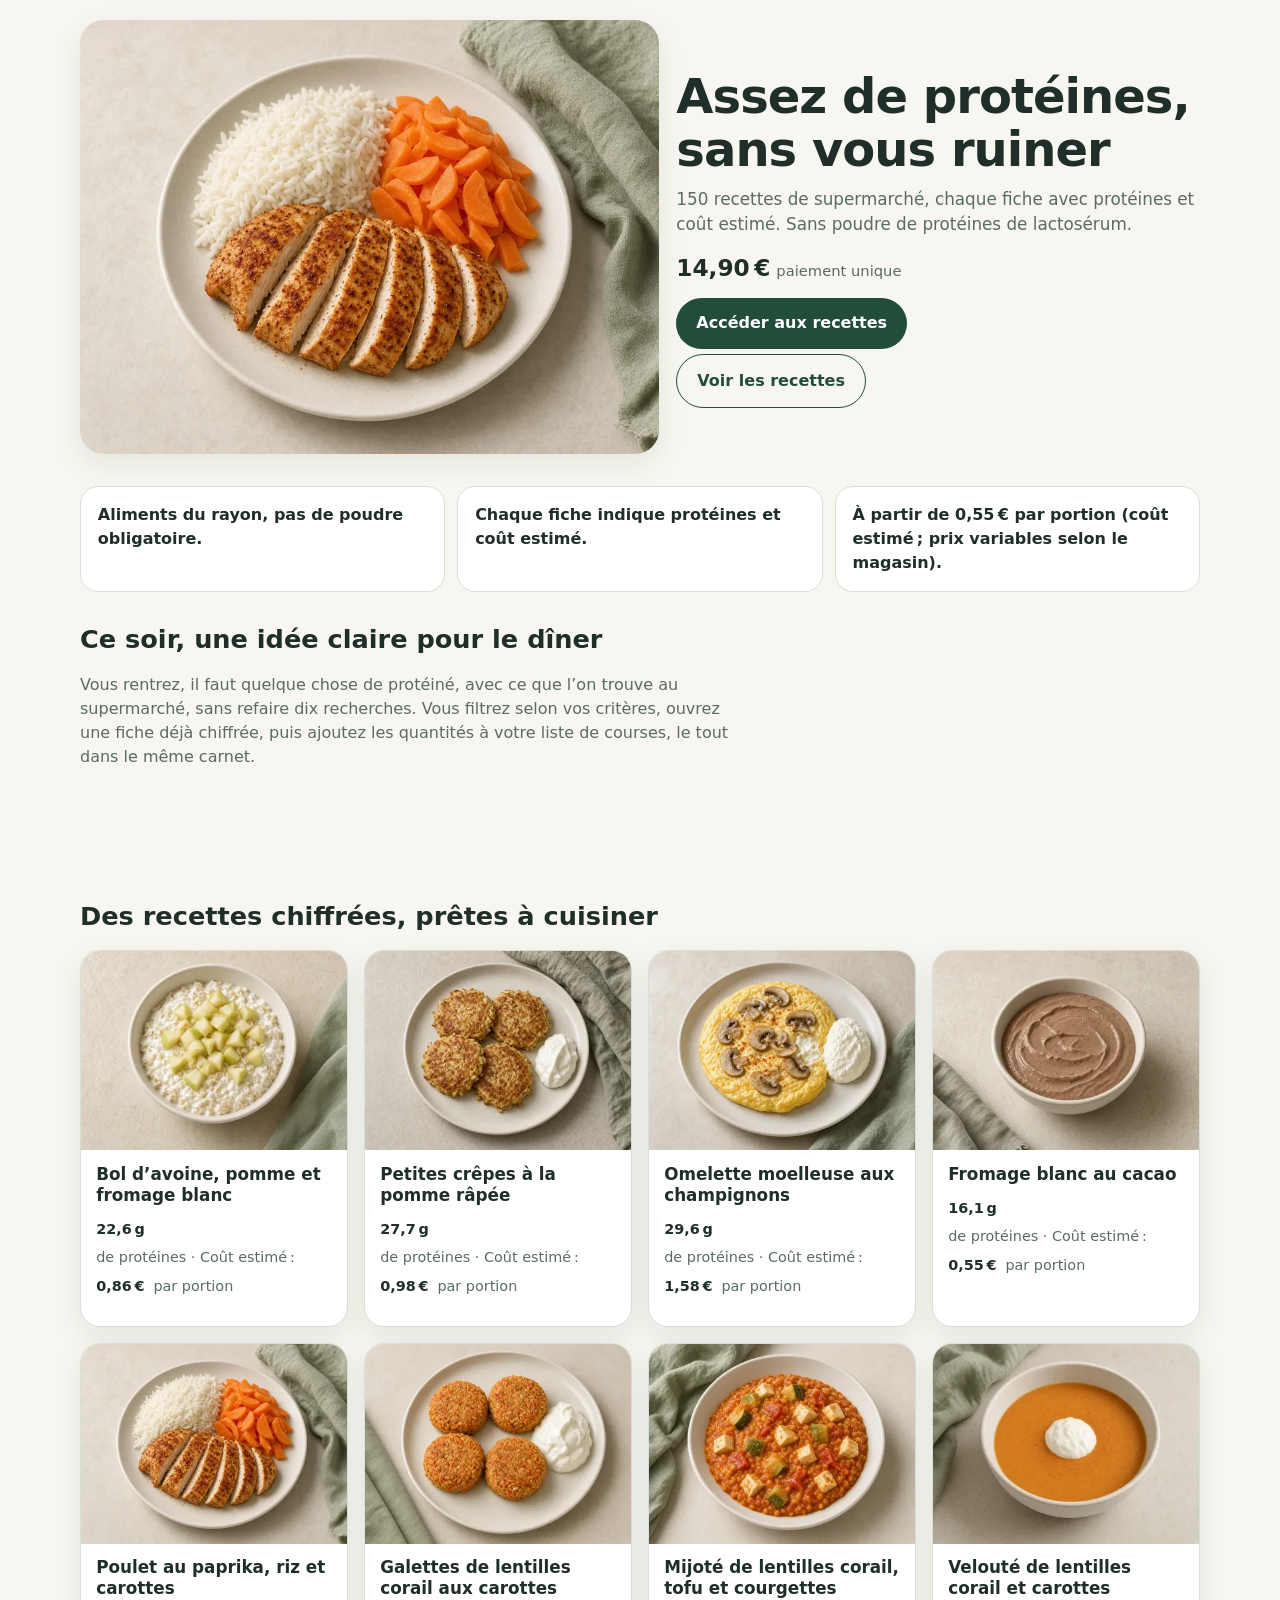
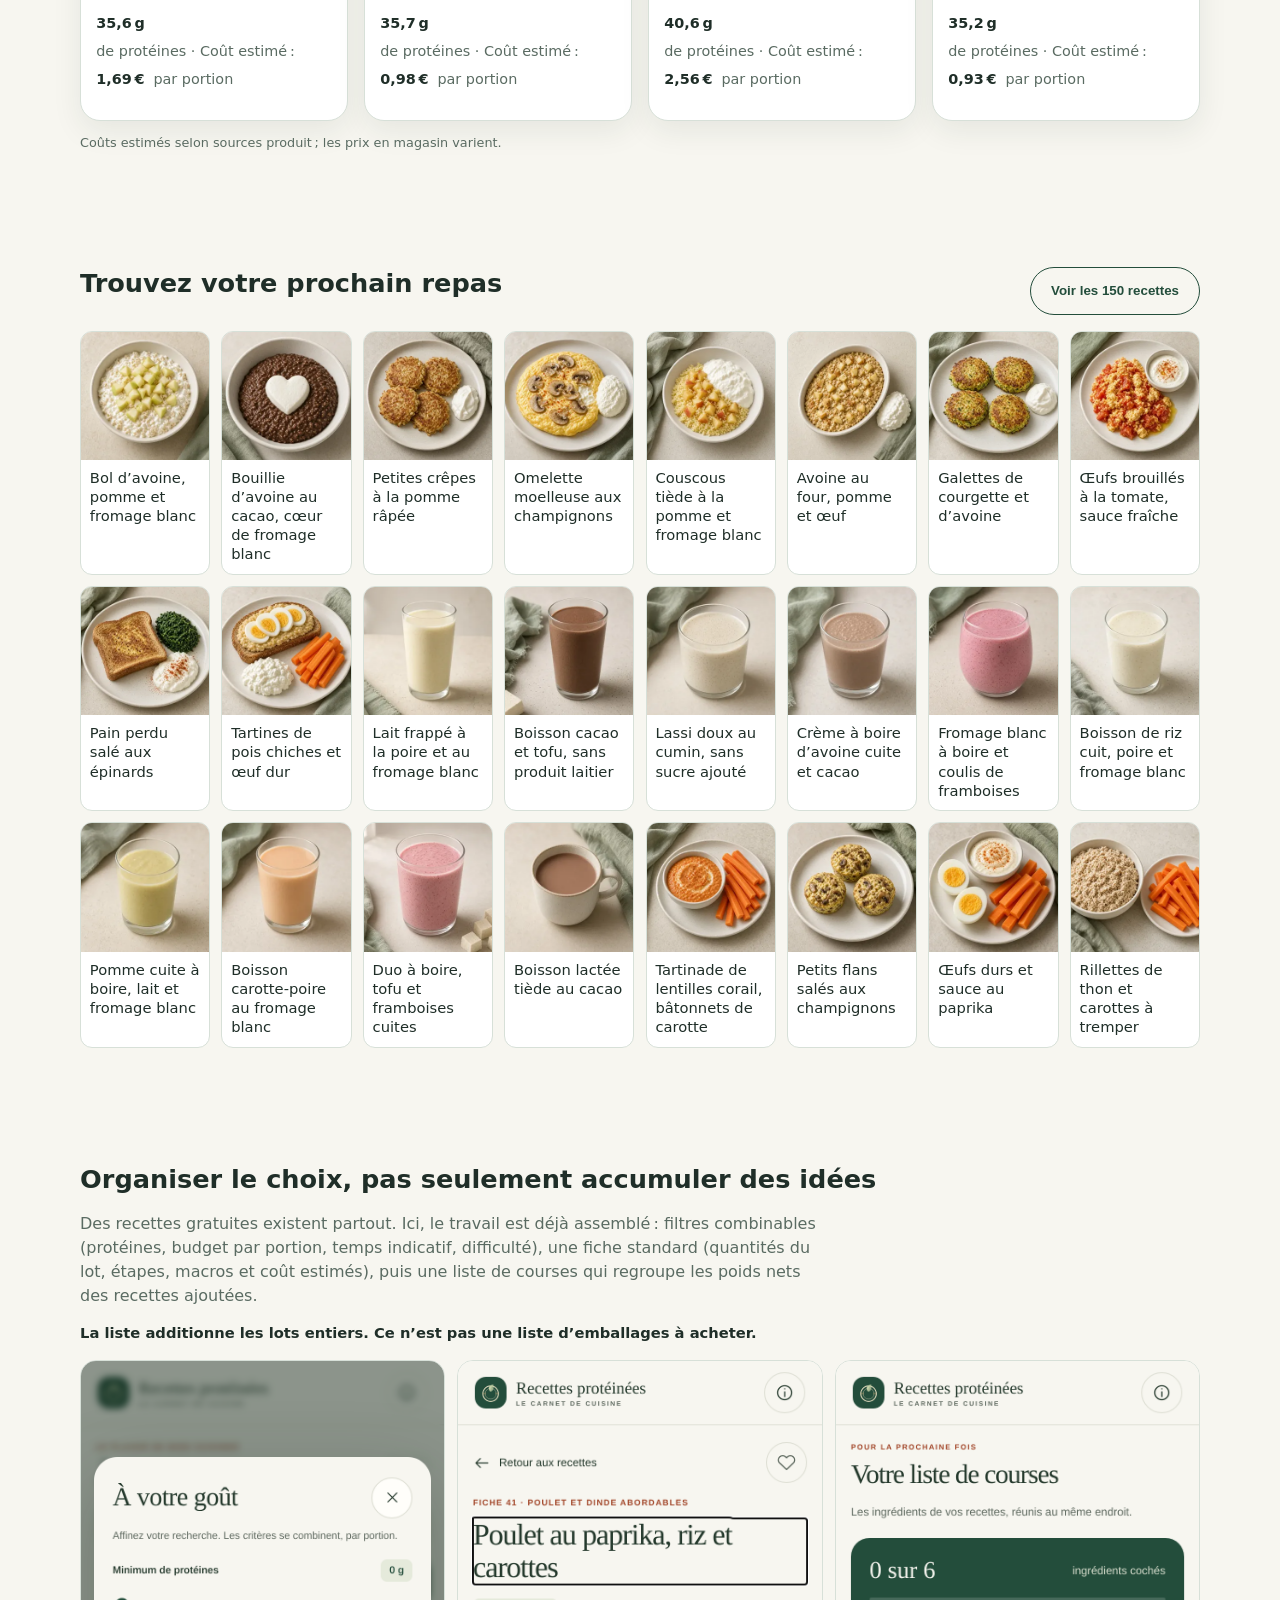
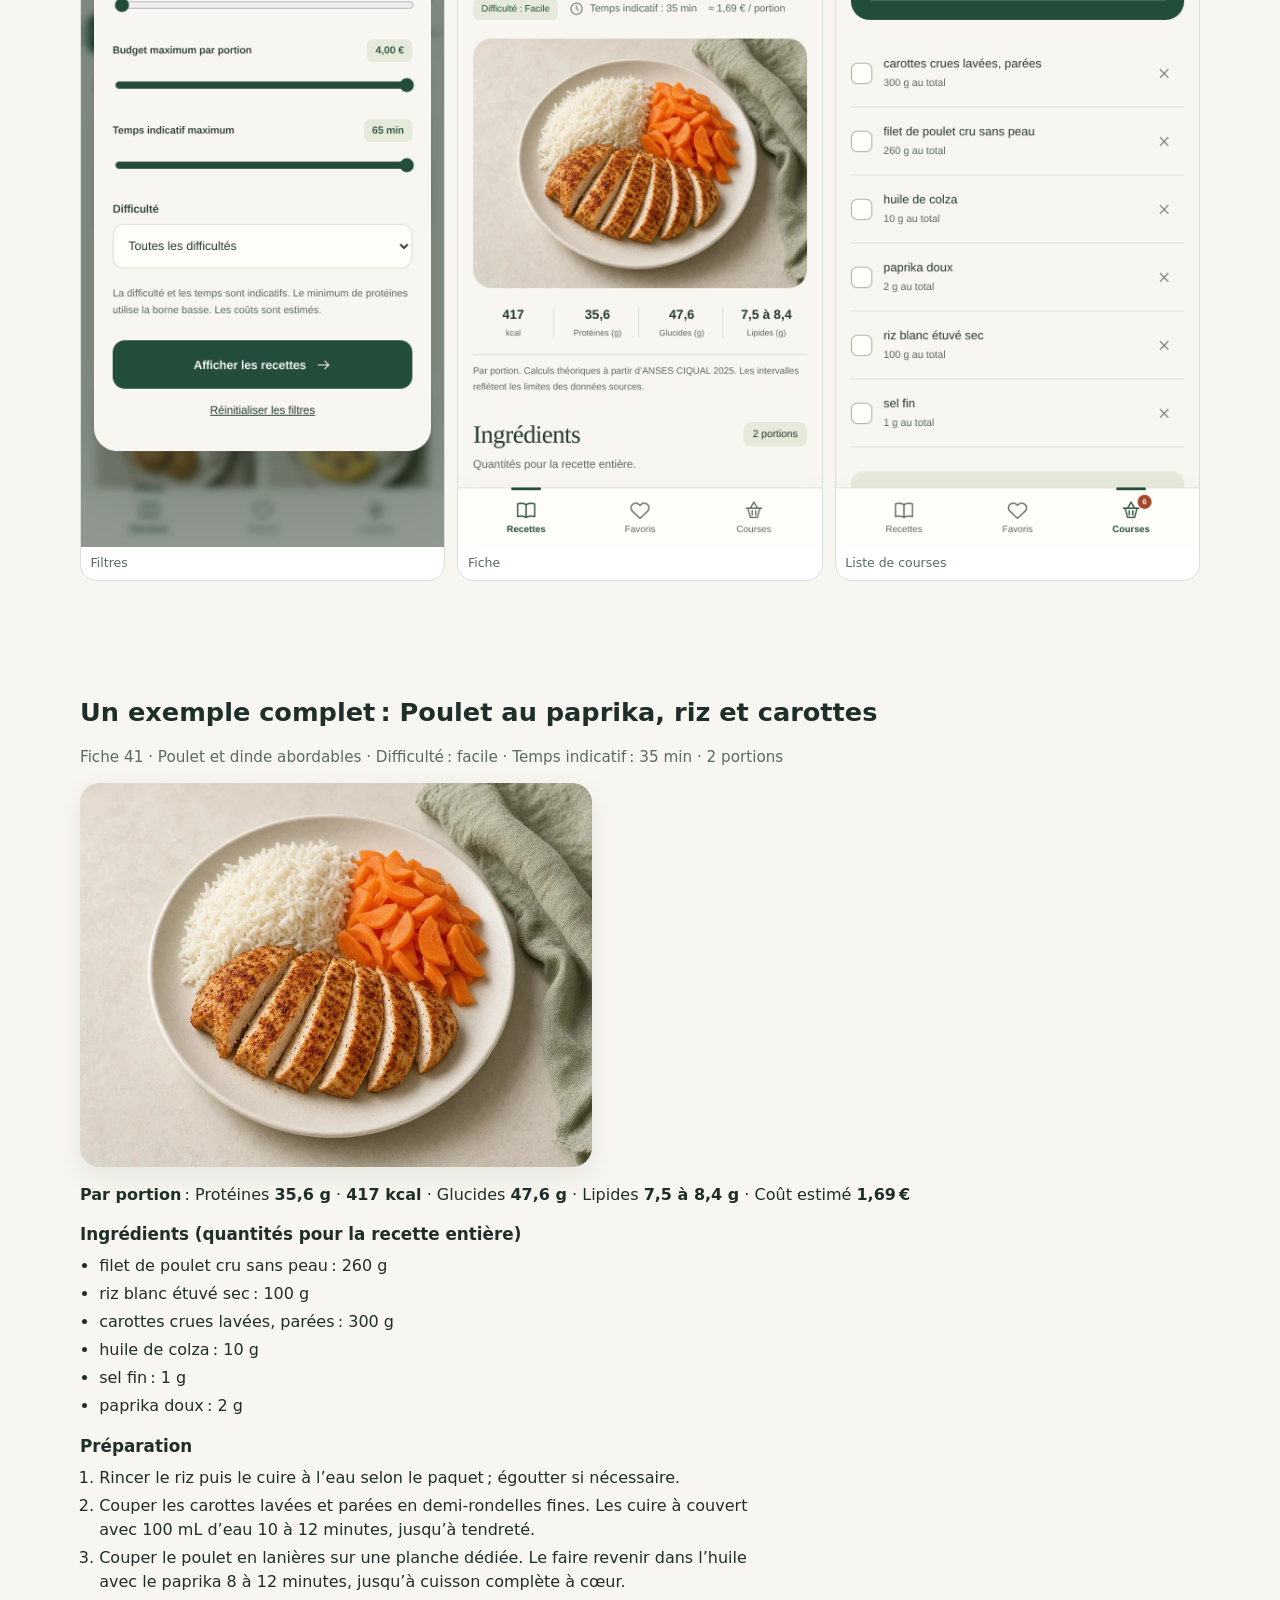
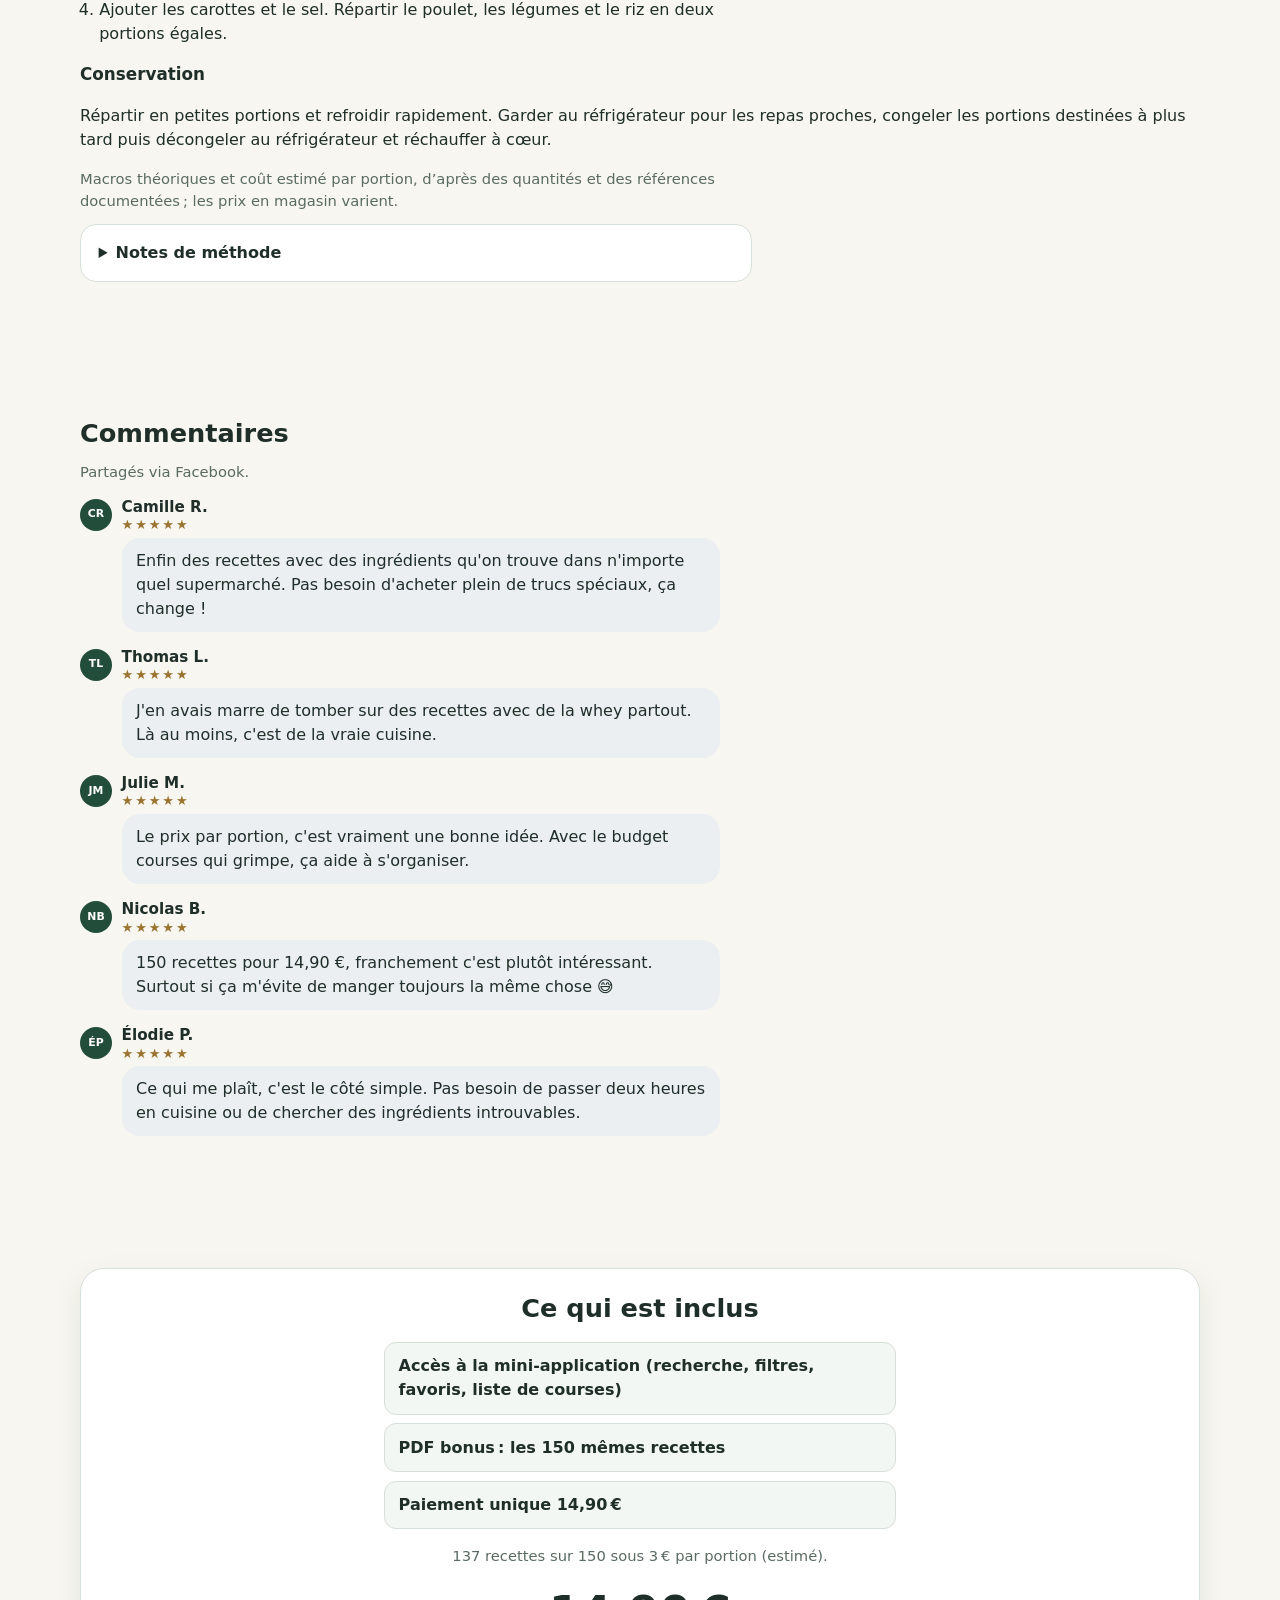
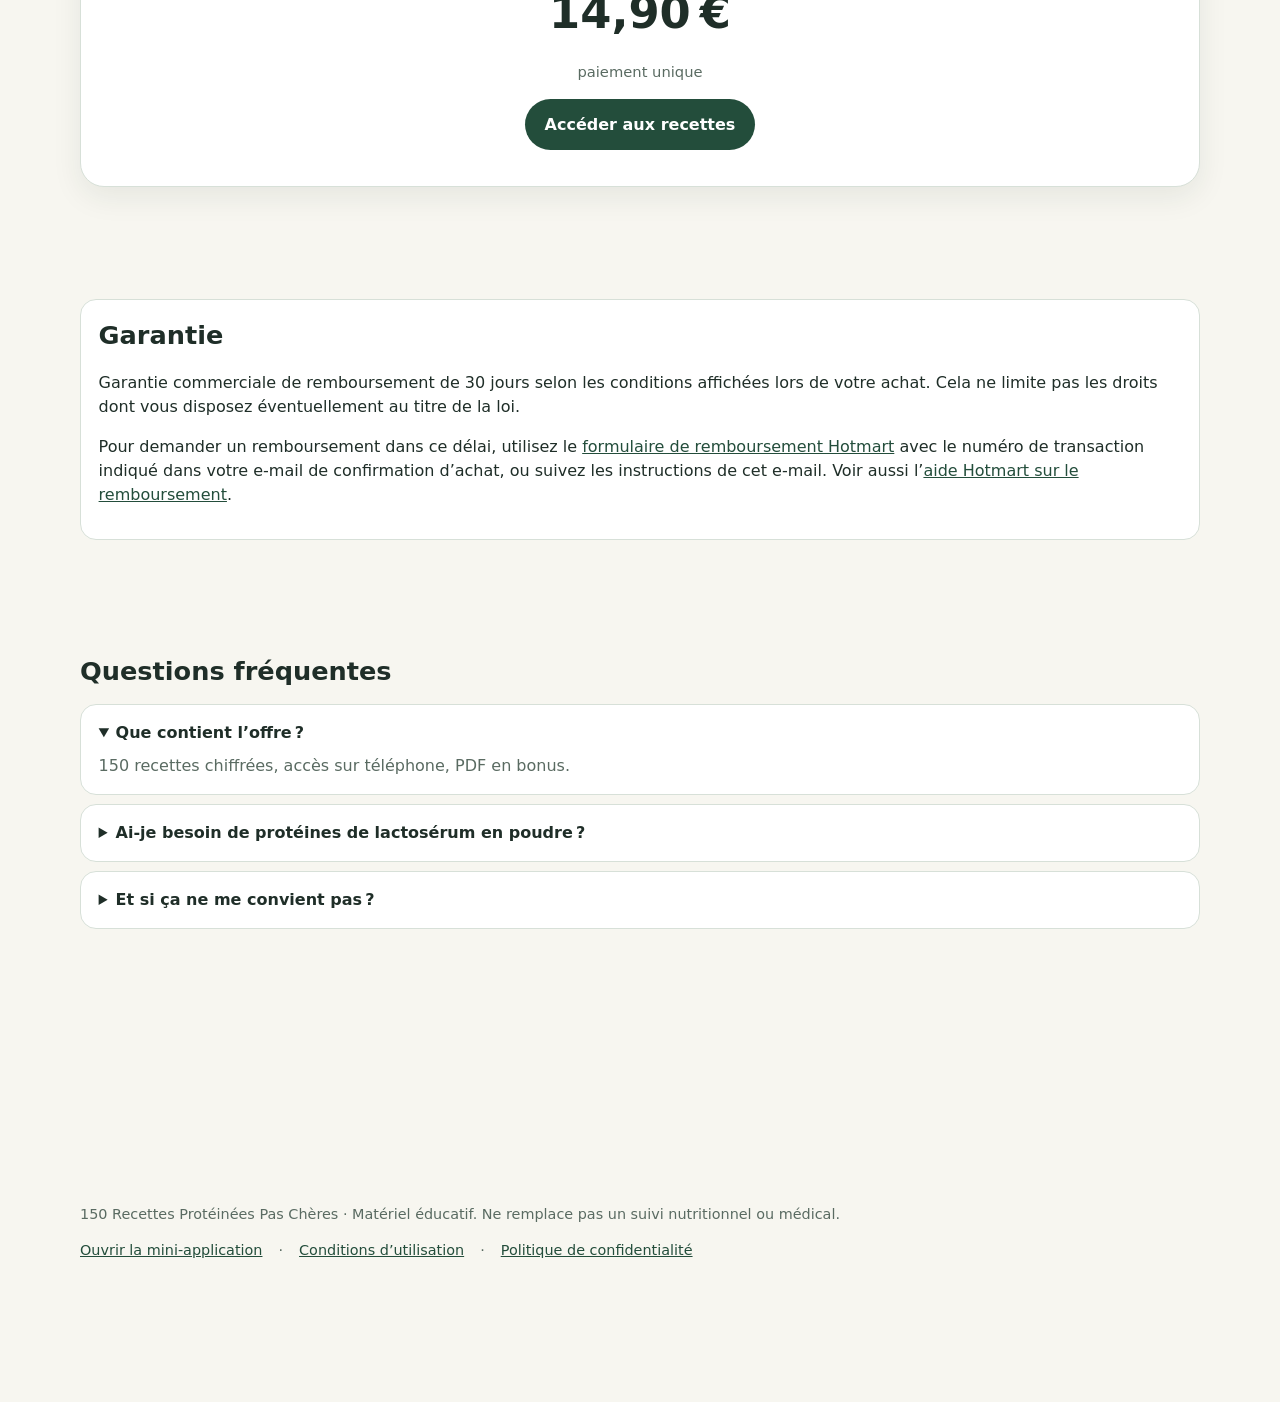
==== commit 722ca212: "Hide the sticky buy bar when an inline purchase button is visible Show the bar only while the hero a" ====
--- a/index.html
+++ b/index.html
@@ -129,6 +129,85 @@
   </div>
 </section>
 
+<section class="commentaires" id="commentaires" aria-labelledby="commentaires-title">
+  <div class="wrap">
+    <h2 id="commentaires-title">Commentaires</h2>
+    <p class="micro commentaires-source">Partagés via Facebook.</p>
+    <ul class="commentaires-list">
+      <li>
+        <article class="commentaire">
+          <div class="commentaire-tete">
+            <span class="commentaire-avatar" aria-hidden="true">CR</span>
+            <div>
+              <p class="commentaire-nom">Camille R.</p>
+              <p class="etoiles" role="img" aria-label="5 sur 5"><span aria-hidden="true">★★★★★</span></p>
+            </div>
+          </div>
+          <blockquote class="commentaire-bulle">
+            <p>Enfin des recettes avec des ingrédients qu'on trouve dans n'importe quel supermarché. Pas besoin d'acheter plein de trucs spéciaux, ça change !</p>
+          </blockquote>
+        </article>
+      </li>
+      <li>
+        <article class="commentaire">
+          <div class="commentaire-tete">
+            <span class="commentaire-avatar" aria-hidden="true">TL</span>
+            <div>
+              <p class="commentaire-nom">Thomas L.</p>
+              <p class="etoiles" role="img" aria-label="5 sur 5"><span aria-hidden="true">★★★★★</span></p>
+            </div>
+          </div>
+          <blockquote class="commentaire-bulle">
+            <p>J'en avais marre de tomber sur des recettes avec de la whey partout. Là au moins, c'est de la vraie cuisine.</p>
+          </blockquote>
+        </article>
+      </li>
+      <li>
+        <article class="commentaire">
+          <div class="commentaire-tete">
+            <span class="commentaire-avatar" aria-hidden="true">JM</span>
+            <div>
+              <p class="commentaire-nom">Julie M.</p>
+              <p class="etoiles" role="img" aria-label="5 sur 5"><span aria-hidden="true">★★★★★</span></p>
+            </div>
+          </div>
+          <blockquote class="commentaire-bulle">
+            <p>Le prix par portion, c'est vraiment une bonne idée. Avec le budget courses qui grimpe, ça aide à s'organiser.</p>
+          </blockquote>
+        </article>
+      </li>
+      <li>
+        <article class="commentaire">
+          <div class="commentaire-tete">
+            <span class="commentaire-avatar" aria-hidden="true">NB</span>
+            <div>
+              <p class="commentaire-nom">Nicolas B.</p>
+              <p class="etoiles" role="img" aria-label="5 sur 5"><span aria-hidden="true">★★★★★</span></p>
+            </div>
+          </div>
+          <blockquote class="commentaire-bulle">
+            <p>150 recettes pour 14,90 €, franchement c'est plutôt intéressant. Surtout si ça m'évite de manger toujours la même chose 😅</p>
+          </blockquote>
+        </article>
+      </li>
+      <li>
+        <article class="commentaire">
+          <div class="commentaire-tete">
+            <span class="commentaire-avatar" aria-hidden="true">ÉP</span>
+            <div>
+              <p class="commentaire-nom">Élodie P.</p>
+              <p class="etoiles" role="img" aria-label="5 sur 5"><span aria-hidden="true">★★★★★</span></p>
+            </div>
+          </div>
+          <blockquote class="commentaire-bulle">
+            <p>Ce qui me plaît, c'est le côté simple. Pas besoin de passer deux heures en cuisine ou de chercher des ingrédients introuvables.</p>
+          </blockquote>
+        </article>
+      </li>
+    </ul>
+  </div>
+</section>
+
 <section class="offer" id="offre">
   <div class="wrap">
     <div class="offer-box">
@@ -237,13 +316,53 @@
       bar.setAttribute('inert','');
       document.documentElement.classList.remove('has-sticky');
     } else {
-      /* Sticky always on (mobile + desktop) when checkout URL is valid. */
-      bar.hidden=false;
-      bar.classList.add('on');
-      bar.setAttribute('aria-hidden','false');
-      bar.removeAttribute('inert');
+      /* Clearance stays on so the bar can show and hide without shifting layout.
+         The bar itself is on only while no inline purchase CTA is in the viewport. */
       document.documentElement.classList.add('has-sticky');
-      var link=bar.querySelector('a'); if(link) link.tabIndex=0;
+      var inline=[];
+      document.querySelectorAll('[data-checkout="front"]').forEach(function(el){
+        if(el.getAttribute('data-cta')!=='sticky') inline.push(el);
+      });
+      var link=bar.querySelector('a');
+      function inlineOnScreen(){
+        var h=window.innerHeight||document.documentElement.clientHeight;
+        var w=window.innerWidth||document.documentElement.clientWidth;
+        for(var i=0;i<inline.length;i++){
+          var el=inline[i];
+          if(el.hidden) continue;
+          var r=el.getBoundingClientRect();
+          if(r.width<1||r.height<1) continue;
+          if(r.bottom>0&&r.right>0&&r.top<h&&r.left<w) return true;
+        }
+        return false;
+      }
+      function syncBar(){
+        var show=!inlineOnScreen();
+        var shown=bar.classList.contains('on')&&!bar.hidden;
+        if(show===shown) return;
+        if(show){
+          bar.hidden=false;
+          bar.classList.add('on');
+          bar.setAttribute('aria-hidden','false');
+          bar.removeAttribute('inert');
+          if(link) link.tabIndex=0;
+        }else{
+          if(bar.contains(document.activeElement)) document.activeElement.blur();
+          if(link) link.tabIndex=-1;
+          bar.classList.remove('on');
+          bar.setAttribute('aria-hidden','true');
+          bar.setAttribute('inert','');
+          bar.hidden=true;
+        }
+      }
+      syncBar();
+      if(window.IntersectionObserver&&inline.length){
+        var io=new IntersectionObserver(function(){ syncBar(); },{threshold:[0]});
+        inline.forEach(function(el){ io.observe(el); });
+      }
+      window.addEventListener('scroll',syncBar,{passive:true});
+      window.addEventListener('resize',syncBar);
+      window.addEventListener('orientationchange',syncBar);
     }
   }
   if(c.labofertasScript && !/PENDENTE/i.test(c.labofertasScript)){
--- a/estilo.css
+++ b/estilo.css
@@ -30,7 +30,7 @@
 @media(min-width:720px){.benefits ul{grid-template-columns:repeat(3,1fr)}}
 .benefits li{background:var(--card);border:1px solid var(--line);border-radius:var(--radius);padding:1rem 1.05rem;font-weight:600}
 .gallery{padding:1rem 0 1.75rem}
-.gallery h2,.catalog h2,.offer h2,.garantie h2,.faq h2,.scene h2,.demo h2,.exemple h2{font-size:clamp(1.25rem,3vw,1.6rem);margin:0 0 .9rem}
+.gallery h2,.catalog h2,.offer h2,.garantie h2,.faq h2,.scene h2,.demo h2,.exemple h2,.commentaires h2{font-size:clamp(1.25rem,3vw,1.6rem);margin:0 0 .9rem}
 .cards{display:grid;gap:.85rem;grid-template-columns:repeat(2,minmax(0,1fr))}
 @media(min-width:720px){.cards{gap:1rem;grid-template-columns:repeat(3,minmax(0,1fr))}}
 @media(min-width:980px){.cards{grid-template-columns:repeat(4,minmax(0,1fr))}}
@@ -65,7 +65,7 @@
 .faq summary{cursor:pointer;font-weight:700}
 .faq .resp{margin-top:.55rem;color:var(--muted)}
 footer{padding:1.5rem 0 2rem;color:var(--muted);font-size:.9rem}
-/* Keep sticky always visible; leave clearance so content is never trapped under it. */
+/* Keep clearance constant so the bar can show and hide without shifting the page. */
 html.has-sticky{
   scroll-padding-bottom:calc(var(--sticky-h) + 1.25rem + env(safe-area-inset-bottom,0px));
 }
@@ -79,7 +79,8 @@
 html.has-sticky .faq,
 html.has-sticky .demo,
 html.has-sticky .scene,
-html.has-sticky .exemple{
+html.has-sticky .exemple,
+html.has-sticky .commentaires{
   padding-bottom:calc(var(--sticky-h) + 1.25rem + env(safe-area-inset-bottom,0px));
 }
 
@@ -91,7 +92,8 @@
 html.has-sticky .demo figure,
 html.has-sticky .scene,
 html.has-sticky .exemple,
-html.has-sticky .exemple-notes{
+html.has-sticky .exemple-notes,
+html.has-sticky .commentaire{
   scroll-margin-bottom:calc(var(--sticky-h) + 1rem + env(safe-area-inset-bottom,0px));
 }
 html.has-sticky footer{
@@ -132,3 +134,13 @@
 .exemple-notes{background:var(--card);border:1px solid var(--line);border-radius:16px;padding:1rem 1.1rem;max-width:42rem}
 .exemple-notes summary{cursor:pointer;font-weight:700}
 .exemple-notes .resp{margin-top:.55rem;color:var(--muted);font-size:.92rem}
+.commentaires{padding:1.25rem 0 1.5rem}
+.commentaires-source{margin:-.35rem 0 .95rem}
+.commentaires-list{list-style:none;margin:0;padding:0;display:grid;gap:1rem;max-width:40rem}
+.commentaire{min-width:0}
+.commentaire-tete{display:flex;gap:.6rem;align-items:center;min-width:0}
+.commentaire-avatar{flex:0 0 2rem;width:2rem;height:2rem;border-radius:50%;background:var(--brand);color:#fff;display:grid;place-items:center;font-size:.68rem;font-weight:750;line-height:1}
+.commentaire-nom{margin:0;font-weight:750;font-size:.95rem;line-height:1.2}
+.etoiles{margin:.12rem 0 0;color:#9a7430;letter-spacing:.14em;font-size:.82rem;line-height:1}
+.commentaire-bulle{margin:.4rem 0 0 2.6rem;background:#eceff1;border-radius:18px;padding:.7rem .9rem;min-width:0}
+.commentaire-bulle p{margin:0;overflow-wrap:anywhere}
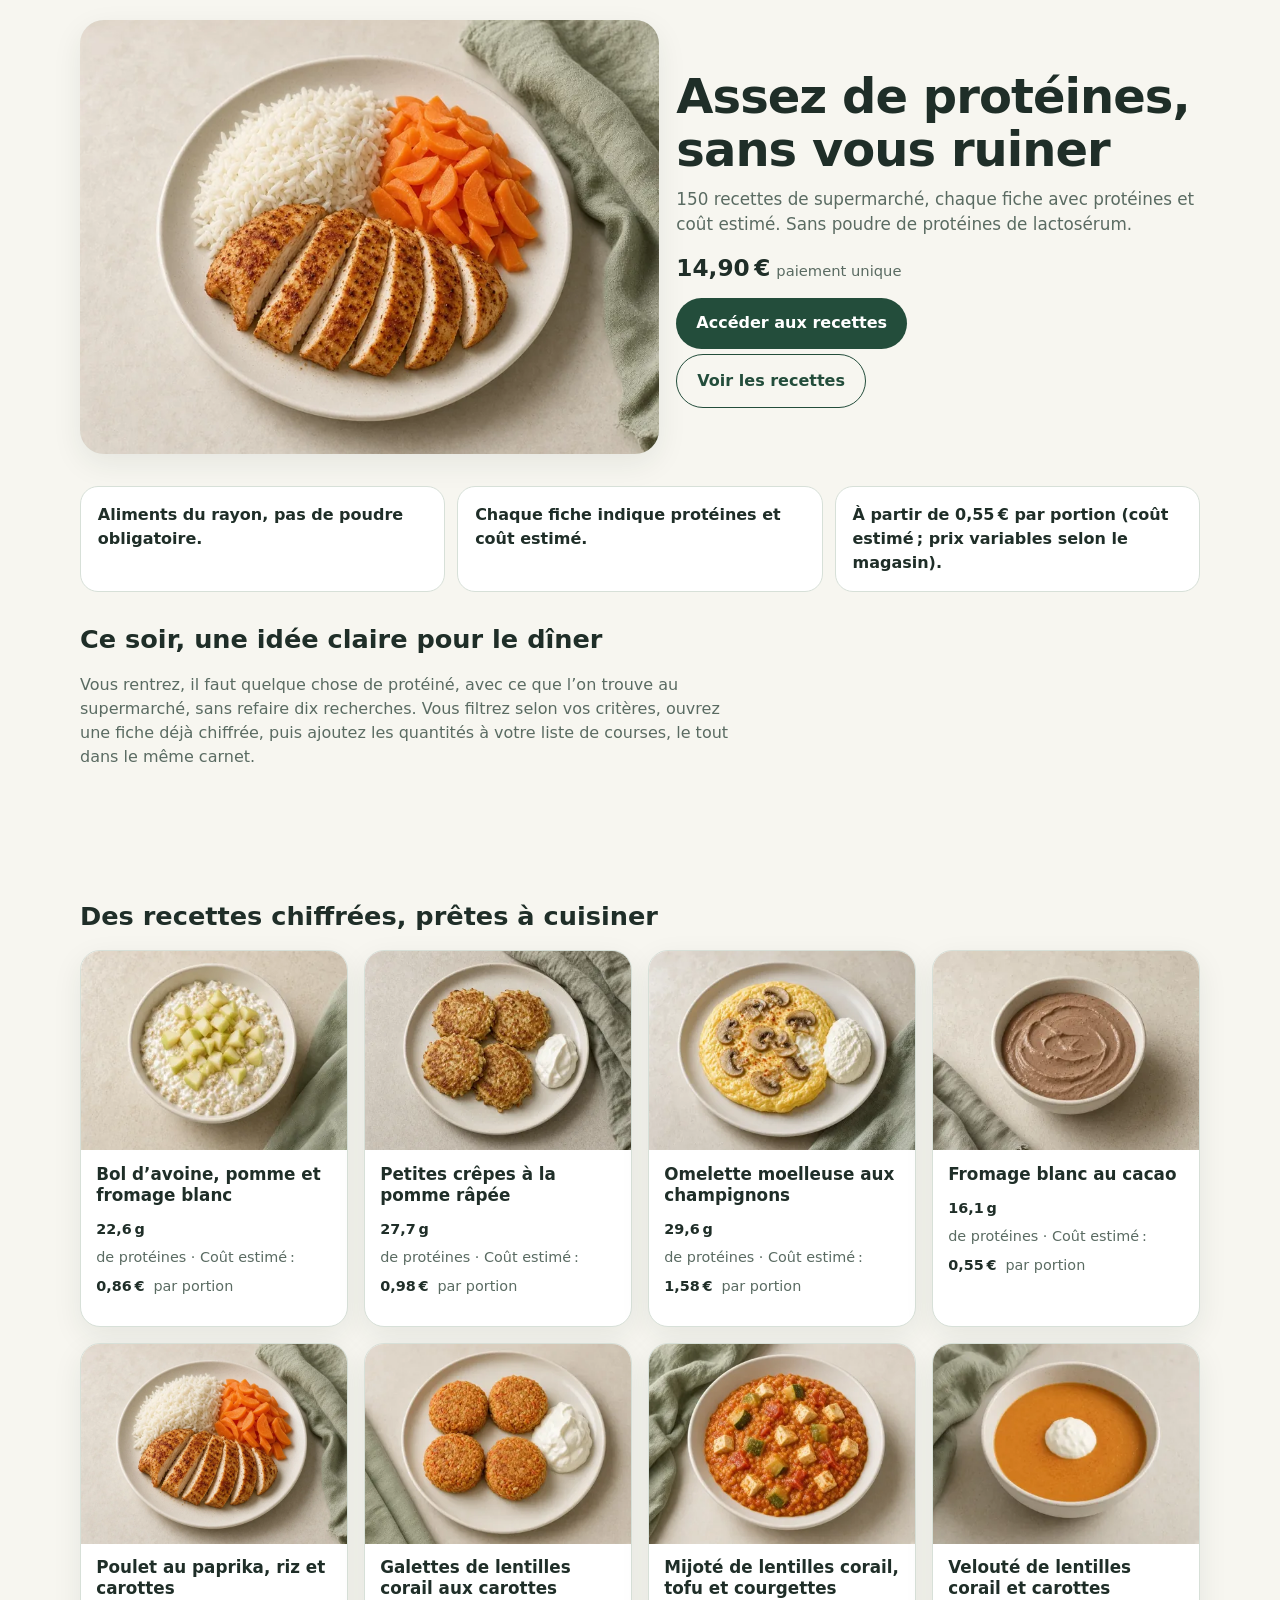
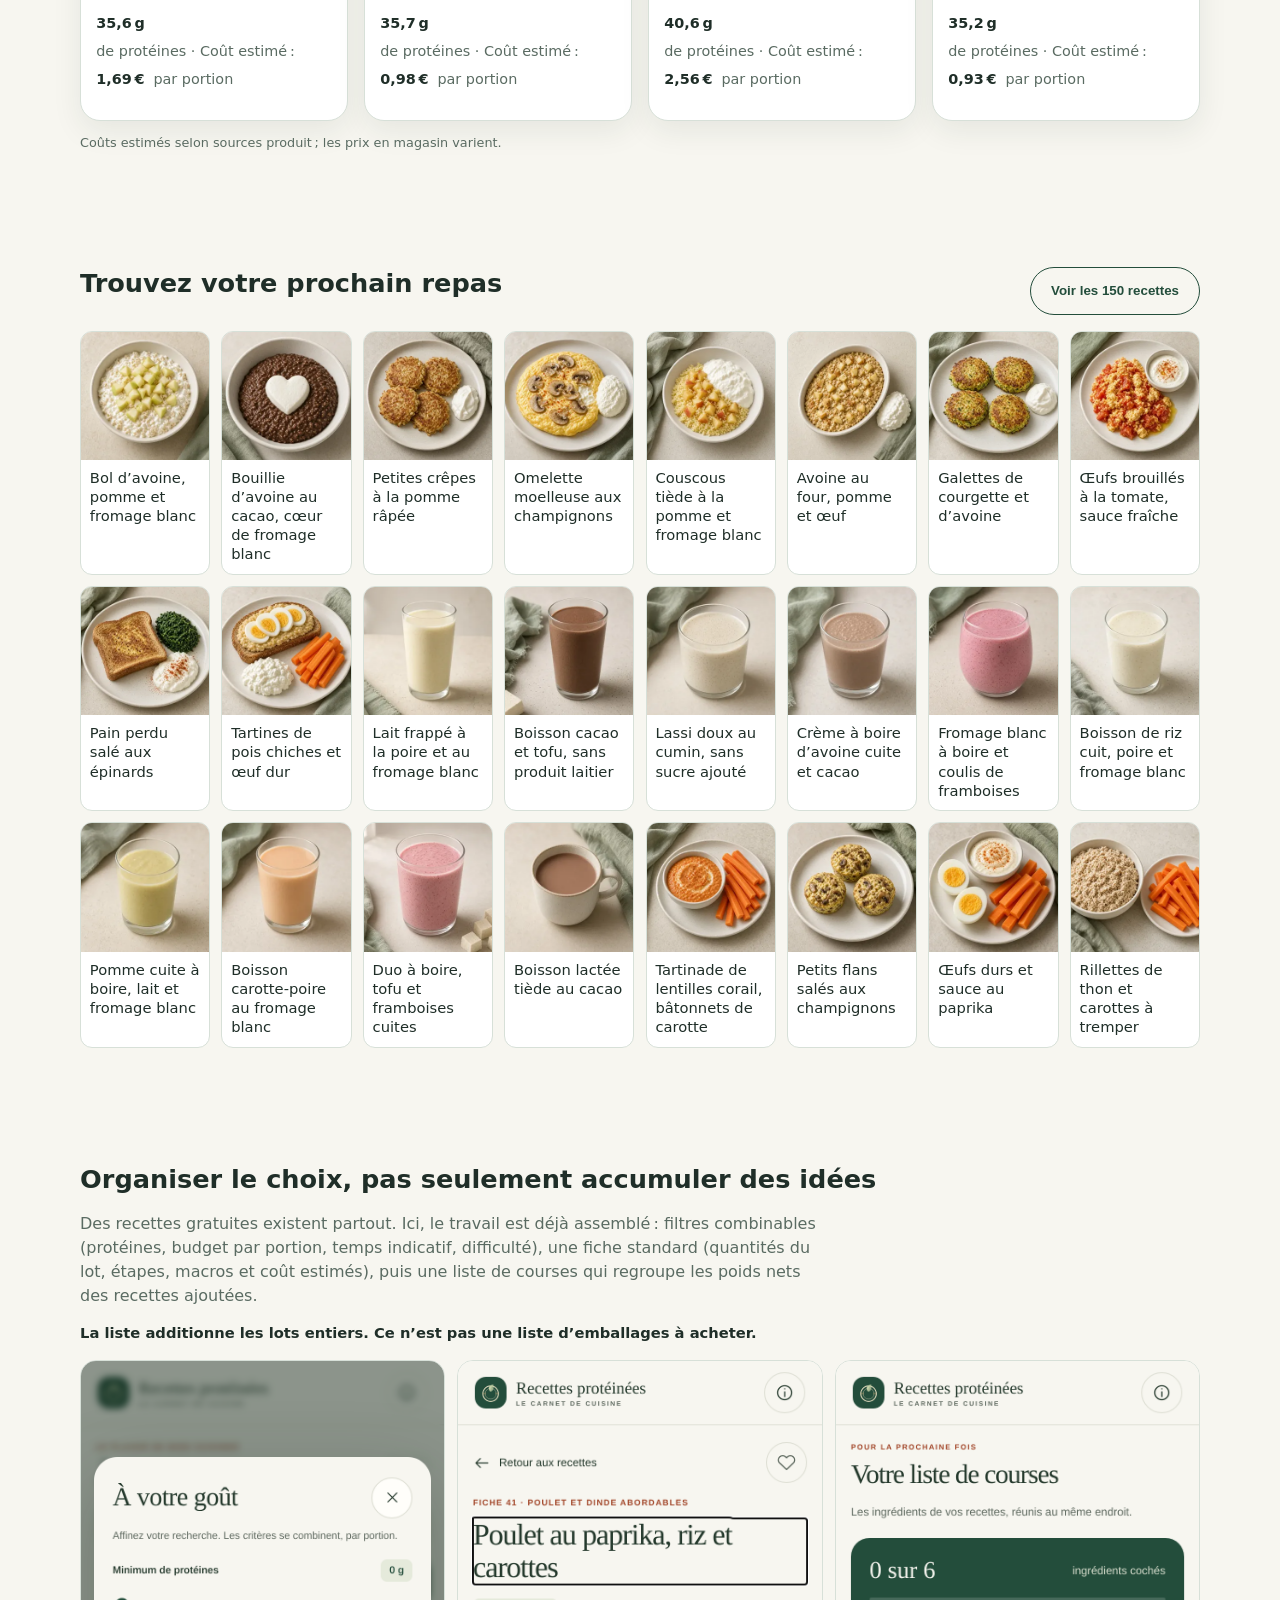
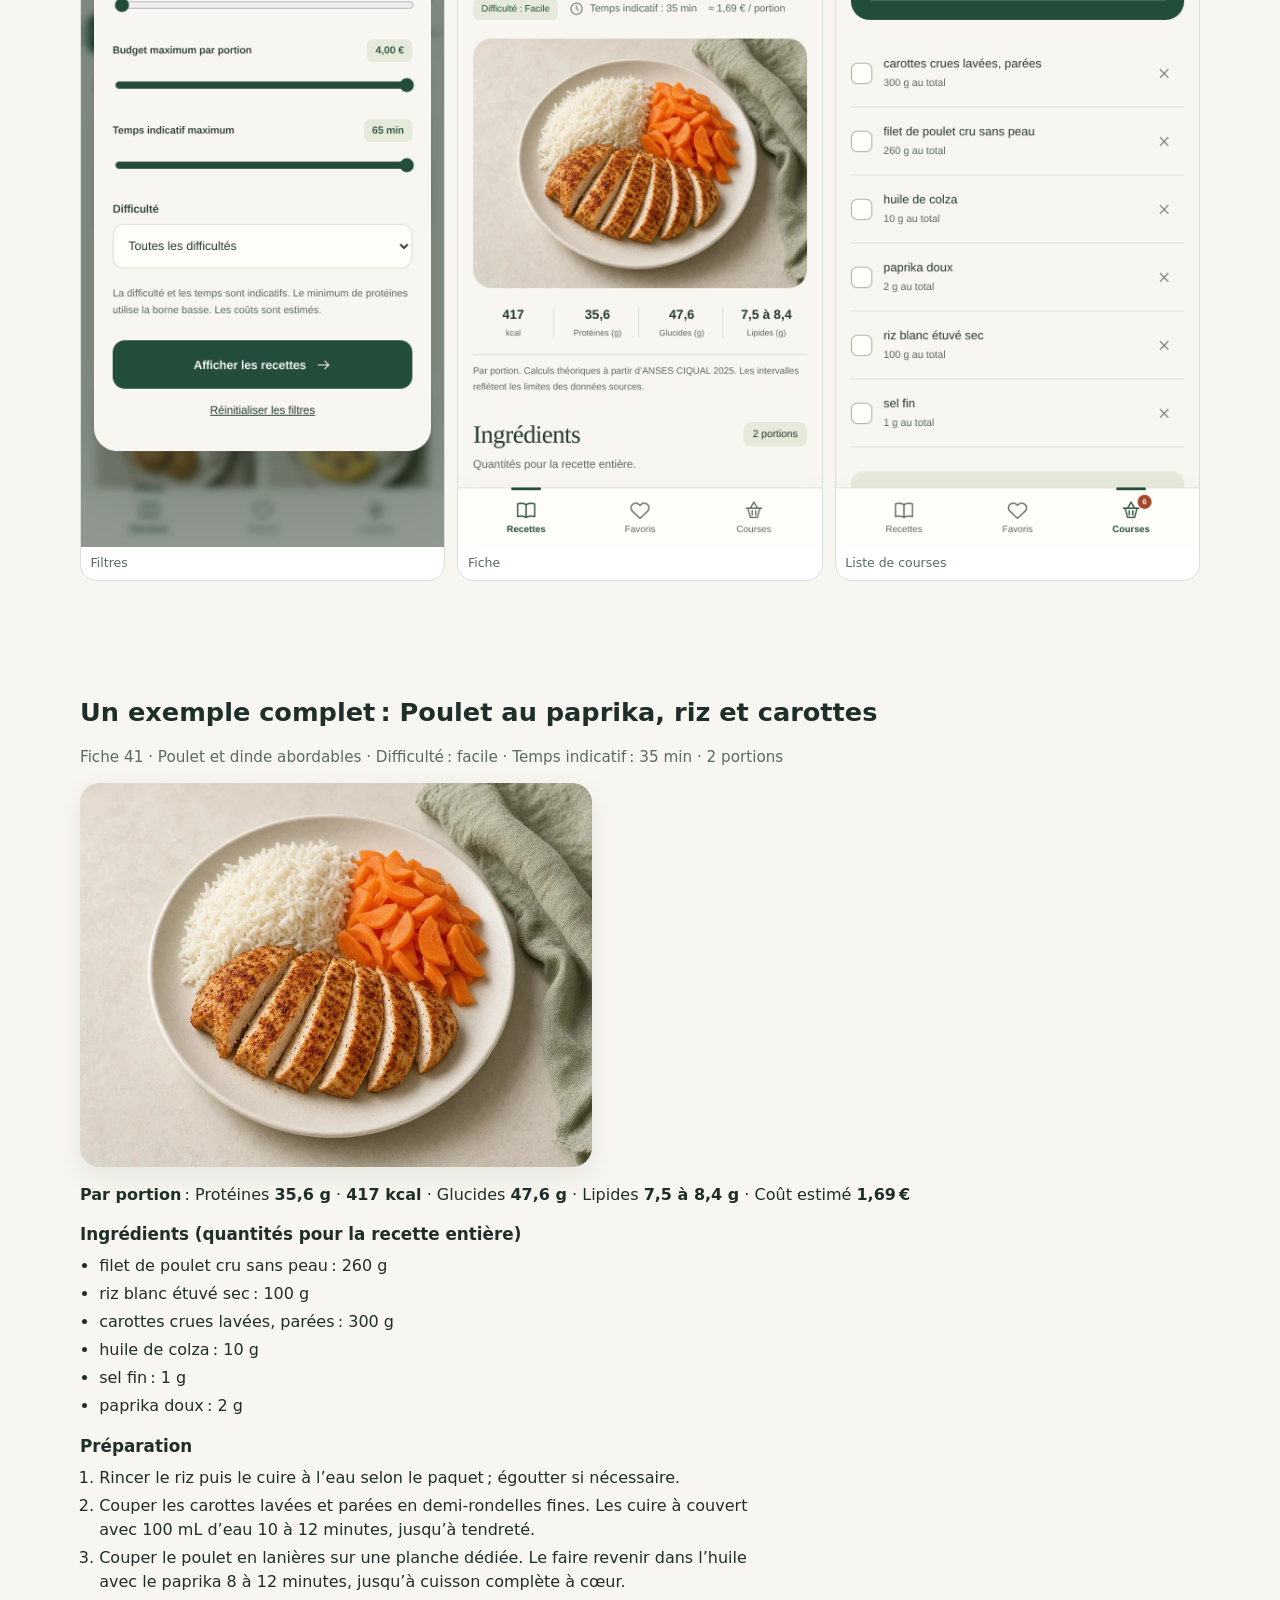
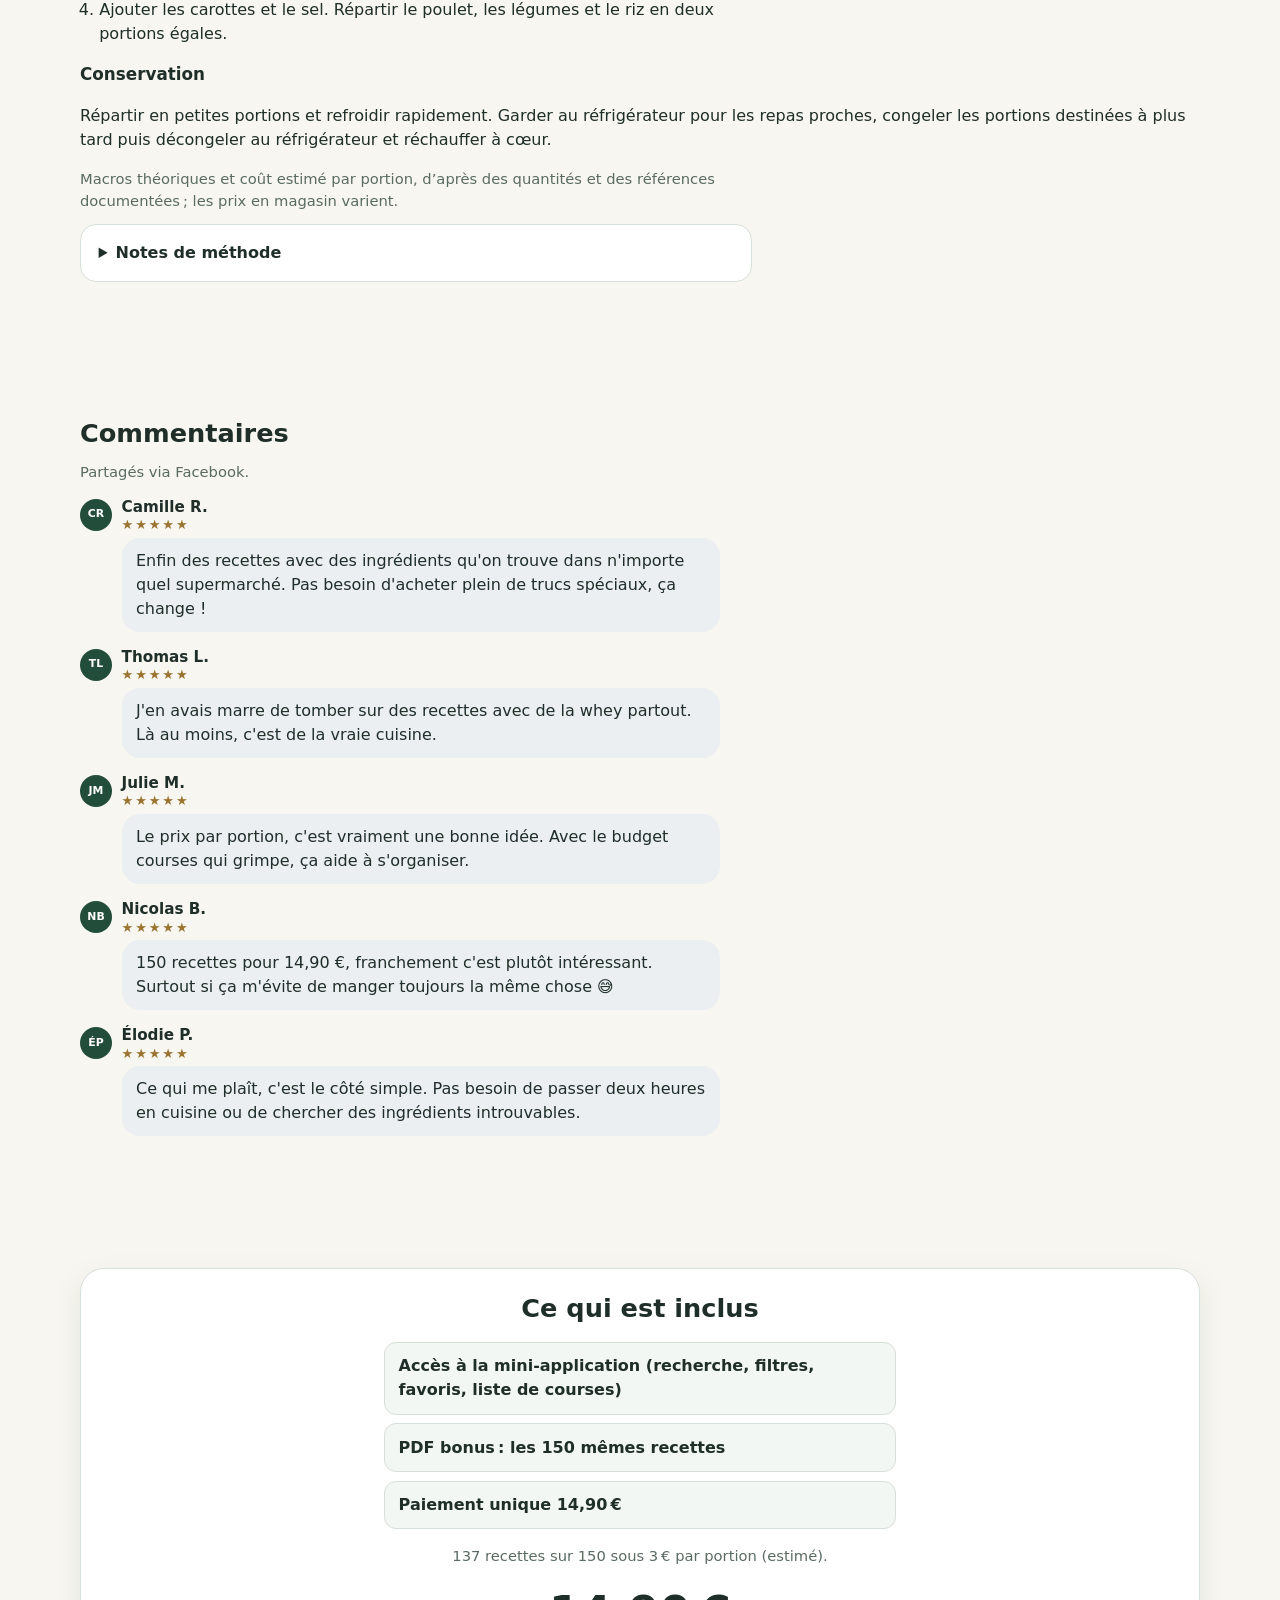
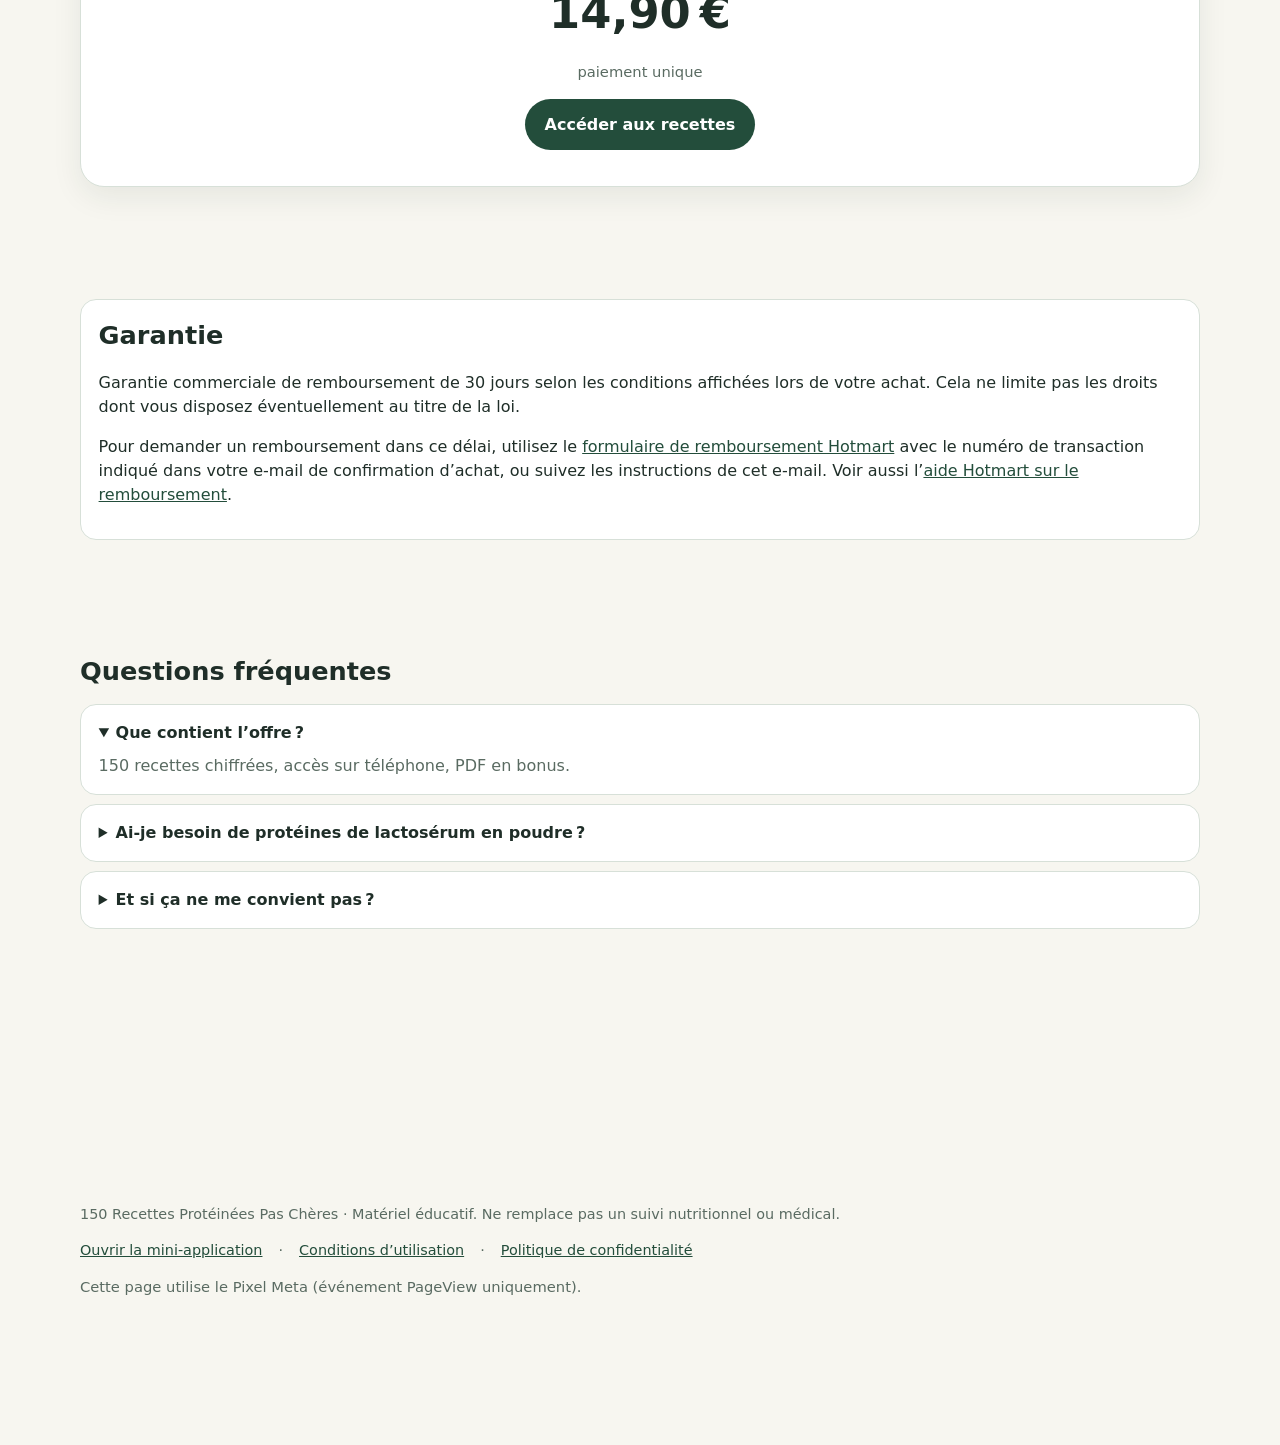
==== commit 062ada17: "Activate the browser PageView pixel and the public LabOfertas script. The landing page already initi" ====
--- a/index.html
+++ b/index.html
@@ -13,7 +13,8 @@
 (function(){
   var c=window.SITE_CONFIG||{};
   var id=c.pixelId||'';
-  if(!id||/PENDENTE/i.test(id))return;
+  if(!id||/PENDENTE/i.test(id)||window.__lpMetaPageView===id)return;
+  window.__lpMetaPageView=id;
   !function(f,b,e,v,n,t,s){if(f.fbq)return;n=f.fbq=function(){n.callMethod?n.callMethod.apply(n,arguments):n.queue.push(arguments)};if(!f._fbq)f._fbq=n;n.push=n;n.loaded=!0;n.version='2.0';n.queue=[];t=b.createElement(e);t.async=!0;t.src=v;s=b.getElementsByTagName(e)[0];s.parentNode.insertBefore(t,s)}(window,document,'script','https://connect.facebook.net/en_US/fbevents.js');
   fbq('init',id);fbq('track','PageView');
 })();
@@ -270,7 +271,9 @@
   var url=(c.checkoutUrl||'').trim();
   var hasCheckout=!!url && !/PENDENTE/i.test(url) && /^https?:\/\//i.test(url);
   function pickTrackingParams(){
-    /* Whitelist only: utm_* and fbclid. Never forward off/checkoutMode/junk. */
+    /* Whitelist only: utm_* and fbclid. Never forward off, checkoutMode, email or any other query key.
+       Hotmart xcod is whatever the LabOfertas script writes on the link (lv_ + its own session).
+       Do not invent a session and do not copy xcod from the landing query: a non-lv value makes that script leave the link untouched. */
     var out=[];
     try{
       var sp=new URLSearchParams(location.search);
@@ -365,8 +368,12 @@
       window.addEventListener('orientationchange',syncBar);
     }
   }
-  if(c.labofertasScript && !/PENDENTE/i.test(c.labofertasScript)){
-    var s=document.createElement('script'); s.async=true; s.src=c.labofertasScript; document.head.appendChild(s);
+  if(c.labofertasScript && !/PENDENTE/i.test(c.labofertasScript) && !document.querySelector('script[data-lp-labofertas]')){
+    var s=document.createElement('script');
+    s.async=true;
+    s.src=c.labofertasScript;
+    s.setAttribute('data-lp-labofertas','1');
+    document.head.appendChild(s);
   }
   if(c.pixelId && !/PENDENTE/i.test(c.pixelId)){
     var note=document.querySelector('[data-pixel-note]'); if(note) note.hidden=false;
